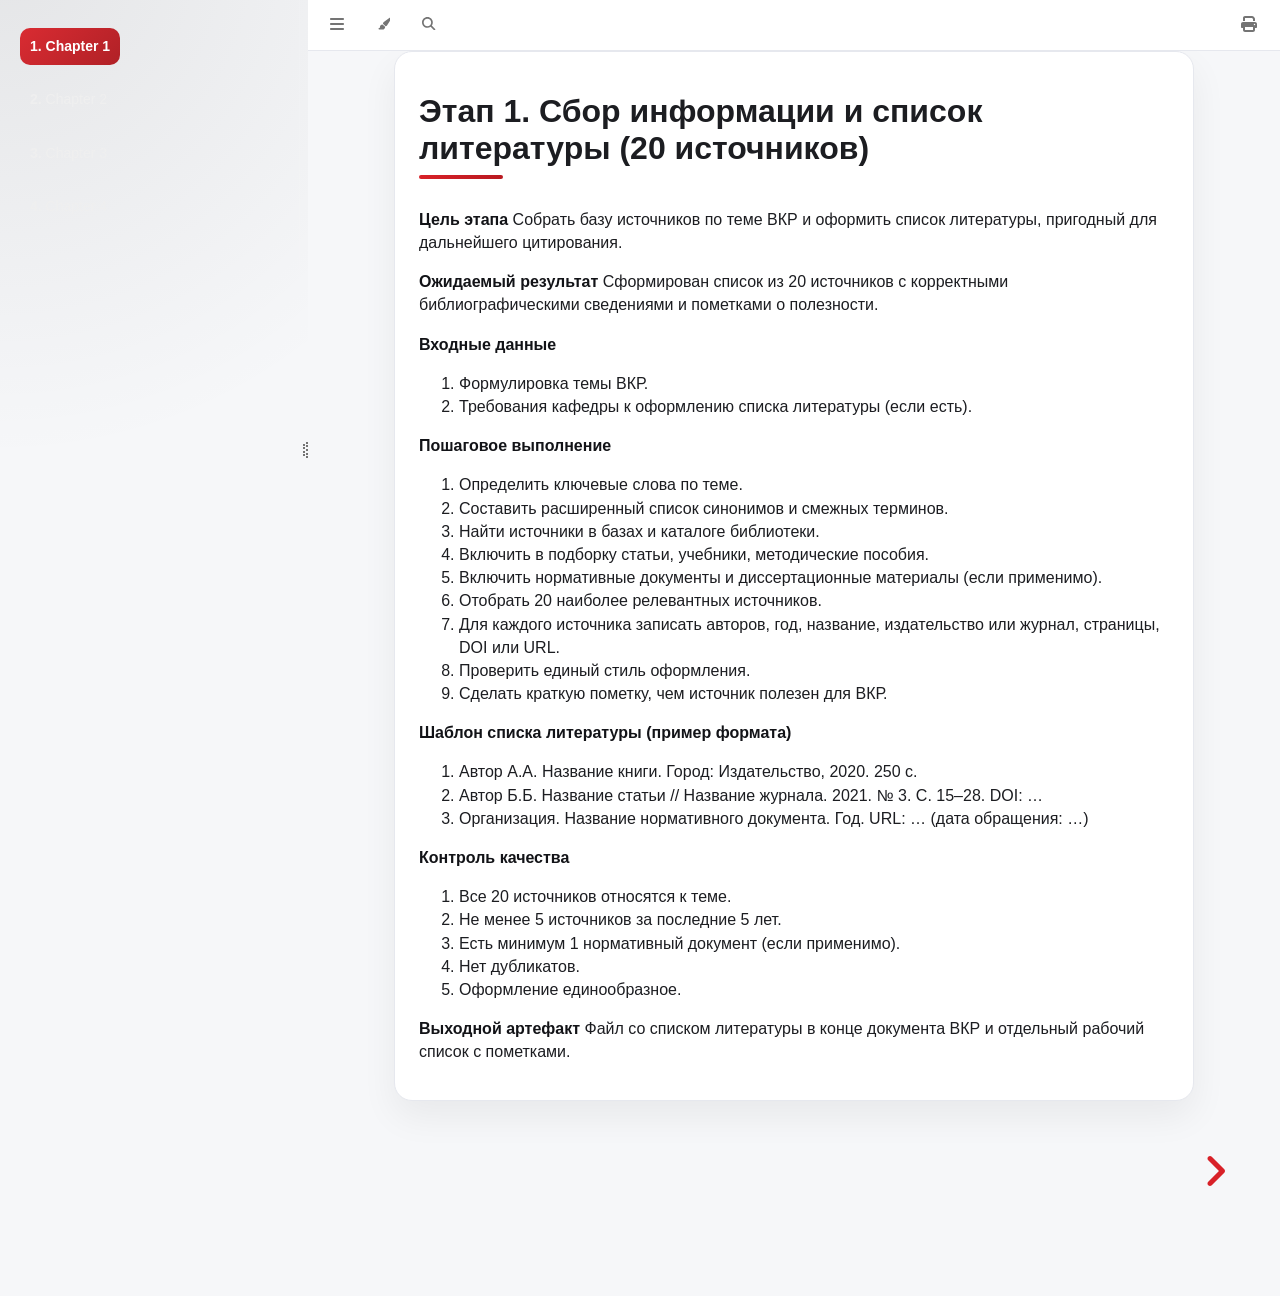
==== book/index.html @ 664e8847 "New project" ====
<!DOCTYPE HTML>
<html lang="en" class="light sidebar-visible" dir="ltr">
    <head>
        <!-- Book generated using mdBook -->
        <meta charset="UTF-8">
        <title>Chapter 1</title>


        <!-- Custom HTML head -->

        <meta name="description" content="">
        <meta name="viewport" content="width=device-width, initial-scale=1">
        <meta name="theme-color" content="#ffffff">

        <link rel="icon" href="favicon-de23e50b.svg">
        <link rel="shortcut icon" href="favicon-8114d1fc.png">
        <link rel="stylesheet" href="css/variables-8adf115d.css">
        <link rel="stylesheet" href="css/general-2459343d.css">
        <link rel="stylesheet" href="css/chrome-ae938929.css">
        <link rel="stylesheet" href="css/print-9e4910d8.css" media="print">

        <!-- Fonts -->
        <link rel="stylesheet" href="fonts/fonts-9644e21d.css">

        <!-- Highlight.js Stylesheets -->
        <link rel="stylesheet" id="mdbook-highlight-css" href="highlight-493f70e1.css">
        <link rel="stylesheet" id="mdbook-tomorrow-night-css" href="tomorrow-night-4c0ae647.css">
        <link rel="stylesheet" id="mdbook-ayu-highlight-css" href="ayu-highlight-3fdfc3ac.css">

        <!-- Custom theme stylesheets -->
        <link rel="stylesheet" href="theme/synergy-fc61687e.css">


        <!-- Provide site root and default themes to javascript -->
        <script>
            const path_to_root = "";
            const default_light_theme = "light";
            const default_dark_theme = "light";
            window.path_to_searchindex_js = "searchindex-93237856.js";
        </script>
        <!-- Start loading toc.js asap -->
        <script src="toc-255c5cd4.js"></script>
    </head>
    <body>
    <div id="mdbook-help-container">
        <div id="mdbook-help-popup">
            <h2 class="mdbook-help-title">Keyboard shortcuts</h2>
            <div>
                <p>Press <kbd>←</kbd> or <kbd>→</kbd> to navigate between chapters</p>
                <p>Press <kbd>S</kbd> or <kbd>/</kbd> to search in the book</p>
                <p>Press <kbd>?</kbd> to show this help</p>
                <p>Press <kbd>Esc</kbd> to hide this help</p>
            </div>
        </div>
    </div>
    <div id="mdbook-body-container">
        <!-- Work around some values being stored in localStorage wrapped in quotes -->
        <script>
            try {
                let theme = localStorage.getItem('mdbook-theme');
                let sidebar = localStorage.getItem('mdbook-sidebar');

                if (theme.startsWith('"') && theme.endsWith('"')) {
                    localStorage.setItem('mdbook-theme', theme.slice(1, theme.length - 1));
                }

                if (sidebar.startsWith('"') && sidebar.endsWith('"')) {
                    localStorage.setItem('mdbook-sidebar', sidebar.slice(1, sidebar.length - 1));
                }
            } catch (e) { }
        </script>

        <!-- Set the theme before any content is loaded, prevents flash -->
        <script>
            const default_theme = window.matchMedia("(prefers-color-scheme: dark)").matches ? default_dark_theme : default_light_theme;
            let theme;
            try { theme = localStorage.getItem('mdbook-theme'); } catch(e) { }
            if (theme === null || theme === undefined) { theme = default_theme; }
            const html = document.documentElement;
            html.classList.remove('light')
            html.classList.add(theme);
            html.classList.add("js");
        </script>

        <input type="checkbox" id="mdbook-sidebar-toggle-anchor" class="hidden">

        <!-- Hide / unhide sidebar before it is displayed -->
        <script>
            let sidebar = null;
            const sidebar_toggle = document.getElementById("mdbook-sidebar-toggle-anchor");
            if (document.body.clientWidth >= 1080) {
                try { sidebar = localStorage.getItem('mdbook-sidebar'); } catch(e) { }
                sidebar = sidebar || 'visible';
            } else {
                sidebar = 'hidden';
                sidebar_toggle.checked = false;
            }
            if (sidebar === 'visible') {
                sidebar_toggle.checked = true;
            } else {
                html.classList.remove('sidebar-visible');
            }
        </script>

        <nav id="mdbook-sidebar" class="sidebar" aria-label="Table of contents">
            <!-- populated by js -->
            <mdbook-sidebar-scrollbox class="sidebar-scrollbox"></mdbook-sidebar-scrollbox>
            <noscript>
                <iframe class="sidebar-iframe-outer" src="toc.html"></iframe>
            </noscript>
            <div id="mdbook-sidebar-resize-handle" class="sidebar-resize-handle">
                <div class="sidebar-resize-indicator"></div>
            </div>
        </nav>

        <div id="mdbook-page-wrapper" class="page-wrapper">

            <div class="page">
                <div id="mdbook-menu-bar-hover-placeholder"></div>
                <div id="mdbook-menu-bar" class="menu-bar sticky">
                    <div class="left-buttons">
                        <label id="mdbook-sidebar-toggle" class="icon-button" for="mdbook-sidebar-toggle-anchor" title="Toggle Table of Contents" aria-label="Toggle Table of Contents" aria-controls="mdbook-sidebar">
                            <span class=fa-svg><svg xmlns="http://www.w3.org/2000/svg" viewBox="0 0 448 512"><!--! Font Awesome Free 6.2.0 by @fontawesome - https://fontawesome.com License - https://fontawesome.com/license/free (Icons: CC BY 4.0, Fonts: SIL OFL 1.1, Code: MIT License) Copyright 2022 Fonticons, Inc. --><path d="M0 96C0 78.3 14.3 64 32 64H416c17.7 0 32 14.3 32 32s-14.3 32-32 32H32C14.3 128 0 113.7 0 96zM0 256c0-17.7 14.3-32 32-32H416c17.7 0 32 14.3 32 32s-14.3 32-32 32H32c-17.7 0-32-14.3-32-32zM448 416c0 17.7-14.3 32-32 32H32c-17.7 0-32-14.3-32-32s14.3-32 32-32H416c17.7 0 32 14.3 32 32z"/></svg></span>
                        </label>
                        <button id="mdbook-theme-toggle" class="icon-button" type="button" title="Change theme" aria-label="Change theme" aria-haspopup="true" aria-expanded="false" aria-controls="mdbook-theme-list">
                            <span class=fa-svg><svg xmlns="http://www.w3.org/2000/svg" viewBox="0 0 576 512"><!--! Font Awesome Free 6.2.0 by @fontawesome - https://fontawesome.com License - https://fontawesome.com/license/free (Icons: CC BY 4.0, Fonts: SIL OFL 1.1, Code: MIT License) Copyright 2022 Fonticons, Inc. --><path d="M371.3 367.1c27.3-3.9 51.9-19.4 67.2-42.9L600.2 74.1c12.6-19.5 9.4-45.3-7.6-61.2S549.7-4.4 531.1 9.6L294.4 187.2c-24 18-38.2 46.1-38.4 76.1L371.3 367.1zm-19.6 25.4l-116-104.4C175.9 290.3 128 339.6 128 400c0 3.9 .2 7.8 .6 11.6c1.8 17.5-10.2 36.4-27.8 36.4H96c-17.7 0-32 14.3-32 32s14.3 32 32 32H240c61.9 0 112-50.1 112-112c0-2.5-.1-5-.2-7.5z"/></svg></span>
                        </button>
                        <ul id="mdbook-theme-list" class="theme-popup" aria-label="Themes" role="menu">
                            <li role="none"><button role="menuitem" class="theme" id="mdbook-theme-default_theme">Auto</button></li>
                            <li role="none"><button role="menuitem" class="theme" id="mdbook-theme-light">Light</button></li>
                            <li role="none"><button role="menuitem" class="theme" id="mdbook-theme-rust">Rust</button></li>
                            <li role="none"><button role="menuitem" class="theme" id="mdbook-theme-coal">Coal</button></li>
                            <li role="none"><button role="menuitem" class="theme" id="mdbook-theme-navy">Navy</button></li>
                            <li role="none"><button role="menuitem" class="theme" id="mdbook-theme-ayu">Ayu</button></li>
                        </ul>
                        <button id="mdbook-search-toggle" class="icon-button" type="button" title="Search (`/`)" aria-label="Toggle Searchbar" aria-expanded="false" aria-keyshortcuts="/ s" aria-controls="mdbook-searchbar">
                            <span class=fa-svg><svg xmlns="http://www.w3.org/2000/svg" viewBox="0 0 512 512"><!--! Font Awesome Free 6.2.0 by @fontawesome - https://fontawesome.com License - https://fontawesome.com/license/free (Icons: CC BY 4.0, Fonts: SIL OFL 1.1, Code: MIT License) Copyright 2022 Fonticons, Inc. --><path d="M416 208c0 45.9-14.9 88.3-40 122.7L502.6 457.4c12.5 12.5 12.5 32.8 0 45.3s-32.8 12.5-45.3 0L330.7 376c-34.4 25.2-76.8 40-122.7 40C93.1 416 0 322.9 0 208S93.1 0 208 0S416 93.1 416 208zM208 352c79.5 0 144-64.5 144-144s-64.5-144-144-144S64 128.5 64 208s64.5 144 144 144z"/></svg></span>
                        </button>
                    </div>

                    <h1 class="menu-title"></h1>

                    <div class="right-buttons">
                        <a href="print.html" title="Print this book" aria-label="Print this book">
                            <span class=fa-svg id="print-button"><svg xmlns="http://www.w3.org/2000/svg" viewBox="0 0 512 512"><!--! Font Awesome Free 6.2.0 by @fontawesome - https://fontawesome.com License - https://fontawesome.com/license/free (Icons: CC BY 4.0, Fonts: SIL OFL 1.1, Code: MIT License) Copyright 2022 Fonticons, Inc. --><path d="M128 0C92.7 0 64 28.7 64 64v96h64V64H354.7L384 93.3V160h64V93.3c0-17-6.7-33.3-18.7-45.3L400 18.7C388 6.7 371.7 0 354.7 0H128zM384 352v32 64H128V384 368 352H384zm64 32h32c17.7 0 32-14.3 32-32V256c0-35.3-28.7-64-64-64H64c-35.3 0-64 28.7-64 64v96c0 17.7 14.3 32 32 32H64v64c0 35.3 28.7 64 64 64H384c35.3 0 64-28.7 64-64V384zm-16-88c-13.3 0-24-10.7-24-24s10.7-24 24-24s24 10.7 24 24s-10.7 24-24 24z"/></svg></span>
                        </a>

                    </div>
                </div>

                <div id="mdbook-search-wrapper" class="hidden">
                    <form id="mdbook-searchbar-outer" class="searchbar-outer">
                        <div class="search-wrapper">
                            <input type="search" id="mdbook-searchbar" name="searchbar" placeholder="Search this book ..." aria-controls="mdbook-searchresults-outer" aria-describedby="searchresults-header">
                            <div class="spinner-wrapper">
                                <span class=fa-svg id="fa-spin"><svg xmlns="http://www.w3.org/2000/svg" viewBox="0 0 512 512"><!--! Font Awesome Free 6.2.0 by @fontawesome - https://fontawesome.com License - https://fontawesome.com/license/free (Icons: CC BY 4.0, Fonts: SIL OFL 1.1, Code: MIT License) Copyright 2022 Fonticons, Inc. --><path d="M304 48c0-26.5-21.5-48-48-48s-48 21.5-48 48s21.5 48 48 48s48-21.5 48-48zm0 416c0-26.5-21.5-48-48-48s-48 21.5-48 48s21.5 48 48 48s48-21.5 48-48zM48 304c26.5 0 48-21.5 48-48s-21.5-48-48-48s-48 21.5-48 48s21.5 48 48 48zm464-48c0-26.5-21.5-48-48-48s-48 21.5-48 48s21.5 48 48 48s48-21.5 48-48zM142.9 437c18.7-18.7 18.7-49.1 0-67.9s-49.1-18.7-67.9 0s-18.7 49.1 0 67.9s49.1 18.7 67.9 0zm0-294.2c18.7-18.7 18.7-49.1 0-67.9S93.7 56.2 75 75s-18.7 49.1 0 67.9s49.1 18.7 67.9 0zM369.1 437c18.7 18.7 49.1 18.7 67.9 0s18.7-49.1 0-67.9s-49.1-18.7-67.9 0s-18.7 49.1 0 67.9z"/></svg></span>
                            </div>
                        </div>
                    </form>
                    <div id="mdbook-searchresults-outer" class="searchresults-outer hidden">
                        <div id="mdbook-searchresults-header" class="searchresults-header"></div>
                        <ul id="mdbook-searchresults">
                        </ul>
                    </div>
                </div>

                <!-- Apply ARIA attributes after the sidebar and the sidebar toggle button are added to the DOM -->
                <script>
                    document.getElementById('mdbook-sidebar-toggle').setAttribute('aria-expanded', sidebar === 'visible');
                    document.getElementById('mdbook-sidebar').setAttribute('aria-hidden', sidebar !== 'visible');
                    Array.from(document.querySelectorAll('#mdbook-sidebar a')).forEach(function(link) {
                        link.setAttribute('tabIndex', sidebar === 'visible' ? 0 : -1);
                    });
                </script>

                <div id="mdbook-content" class="content">
                    <main>
                        <h1 id="этап-1-сбор-информации-и-список-литературы-20-источников"><a class="header" href="#этап-1-сбор-информации-и-список-литературы-20-источников">Этап 1. Сбор информации и список литературы (20 источников)</a></h1>
<p><strong>Цель этапа</strong>
Собрать базу источников по теме ВКР и оформить список литературы, пригодный для дальнейшего цитирования.</p>
<p><strong>Ожидаемый результат</strong>
Сформирован список из 20 источников с корректными библиографическими сведениями и пометками о полезности.</p>
<p><strong>Входные данные</strong></p>
<ol>
<li>Формулировка темы ВКР.</li>
<li>Требования кафедры к оформлению списка литературы (если есть).</li>
</ol>
<p><strong>Пошаговое выполнение</strong></p>
<ol>
<li>Определить ключевые слова по теме.</li>
<li>Составить расширенный список синонимов и смежных терминов.</li>
<li>Найти источники в базах и каталоге библиотеки.</li>
<li>Включить в подборку статьи, учебники, методические пособия.</li>
<li>Включить нормативные документы и диссертационные материалы (если применимо).</li>
<li>Отобрать 20 наиболее релевантных источников.</li>
<li>Для каждого источника записать авторов, год, название, издательство или журнал, страницы, DOI или URL.</li>
<li>Проверить единый стиль оформления.</li>
<li>Сделать краткую пометку, чем источник полезен для ВКР.</li>
</ol>
<p><strong>Шаблон списка литературы (пример формата)</strong></p>
<ol>
<li>Автор А.А. Название книги. Город: Издательство, 2020. 250 с.</li>
<li>Автор Б.Б. Название статьи // Название журнала. 2021. № 3. С. 15–28. DOI: …</li>
<li>Организация. Название нормативного документа. Год. URL: … (дата обращения: …)</li>
</ol>
<p><strong>Контроль качества</strong></p>
<ol>
<li>Все 20 источников относятся к теме.</li>
<li>Не менее 5 источников за последние 5 лет.</li>
<li>Есть минимум 1 нормативный документ (если применимо).</li>
<li>Нет дубликатов.</li>
<li>Оформление единообразное.</li>
</ol>
<p><strong>Выходной артефакт</strong>
Файл со списком литературы в конце документа ВКР и отдельный рабочий список с пометками.</p>

                    </main>

                    <nav class="nav-wrapper" aria-label="Page navigation">
                        <!-- Mobile navigation buttons -->

                            <a rel="next prefetch" href="etap_2.html" class="mobile-nav-chapters next" title="Next chapter" aria-label="Next chapter" aria-keyshortcuts="Right">
                                <span class=fa-svg><svg xmlns="http://www.w3.org/2000/svg" viewBox="0 0 320 512"><!--! Font Awesome Free 6.2.0 by @fontawesome - https://fontawesome.com License - https://fontawesome.com/license/free (Icons: CC BY 4.0, Fonts: SIL OFL 1.1, Code: MIT License) Copyright 2022 Fonticons, Inc. --><path d="M278.6 233.4c12.5 12.5 12.5 32.8 0 45.3l-160 160c-12.5 12.5-32.8 12.5-45.3 0s-12.5-32.8 0-45.3L210.7 256 73.4 118.6c-12.5-12.5-12.5-32.8 0-45.3s32.8-12.5 45.3 0l160 160z"/></svg></span>
                            </a>

                        <div style="clear: both"></div>
                    </nav>
                </div>
            </div>

            <nav class="nav-wide-wrapper" aria-label="Page navigation">

                    <a rel="next prefetch" href="etap_2.html" class="nav-chapters next" title="Next chapter" aria-label="Next chapter" aria-keyshortcuts="Right">
                        <span class=fa-svg><svg xmlns="http://www.w3.org/2000/svg" viewBox="0 0 320 512"><!--! Font Awesome Free 6.2.0 by @fontawesome - https://fontawesome.com License - https://fontawesome.com/license/free (Icons: CC BY 4.0, Fonts: SIL OFL 1.1, Code: MIT License) Copyright 2022 Fonticons, Inc. --><path d="M278.6 233.4c12.5 12.5 12.5 32.8 0 45.3l-160 160c-12.5 12.5-32.8 12.5-45.3 0s-12.5-32.8 0-45.3L210.7 256 73.4 118.6c-12.5-12.5-12.5-32.8 0-45.3s32.8-12.5 45.3 0l160 160z"/></svg></span>
                    </a>
            </nav>

        </div>

        <template id=fa-eye><span class=fa-svg><svg xmlns="http://www.w3.org/2000/svg" viewBox="0 0 576 512"><!--! Font Awesome Free 6.2.0 by @fontawesome - https://fontawesome.com License - https://fontawesome.com/license/free (Icons: CC BY 4.0, Fonts: SIL OFL 1.1, Code: MIT License) Copyright 2022 Fonticons, Inc. --><path d="M288 32c-80.8 0-145.5 36.8-192.6 80.6C48.6 156 17.3 208 2.5 243.7c-3.3 7.9-3.3 16.7 0 24.6C17.3 304 48.6 356 95.4 399.4C142.5 443.2 207.2 480 288 480s145.5-36.8 192.6-80.6c46.8-43.5 78.1-95.4 93-131.1c3.3-7.9 3.3-16.7 0-24.6c-14.9-35.7-46.2-87.7-93-131.1C433.5 68.8 368.8 32 288 32zM432 256c0 79.5-64.5 144-144 144s-144-64.5-144-144s64.5-144 144-144s144 64.5 144 144zM288 192c0 35.3-28.7 64-64 64c-11.5 0-22.3-3-31.6-8.4c-.2 2.8-.4 5.5-.4 8.4c0 53 43 96 96 96s96-43 96-96s-43-96-96-96c-2.8 0-5.6 .1-8.4 .4c5.3 9.3 8.4 20.1 8.4 31.6z"/></svg></span></template>
        <template id=fa-eye-slash><span class=fa-svg><svg xmlns="http://www.w3.org/2000/svg" viewBox="0 0 640 512"><!--! Font Awesome Free 6.2.0 by @fontawesome - https://fontawesome.com License - https://fontawesome.com/license/free (Icons: CC BY 4.0, Fonts: SIL OFL 1.1, Code: MIT License) Copyright 2022 Fonticons, Inc. --><path d="M38.8 5.1C28.4-3.1 13.3-1.2 5.1 9.2S-1.2 34.7 9.2 42.9l592 464c10.4 8.2 25.5 6.3 33.7-4.1s6.3-25.5-4.1-33.7L525.6 386.7c39.6-40.6 66.4-86.1 79.9-118.4c3.3-7.9 3.3-16.7 0-24.6c-14.9-35.7-46.2-87.7-93-131.1C465.5 68.8 400.8 32 320 32c-68.2 0-125 26.3-169.3 60.8L38.8 5.1zM223.1 149.5C248.6 126.2 282.7 112 320 112c79.5 0 144 64.5 144 144c0 24.9-6.3 48.3-17.4 68.7L408 294.5c5.2-11.8 8-24.8 8-38.5c0-53-43-96-96-96c-2.8 0-5.6 .1-8.4 .4c5.3 9.3 8.4 20.1 8.4 31.6c0 10.2-2.4 19.8-6.6 28.3l-90.3-70.8zm223.1 298L373 389.9c-16.4 6.5-34.3 10.1-53 10.1c-79.5 0-144-64.5-144-144c0-6.9 .5-13.6 1.4-20.2L83.1 161.5C60.3 191.2 44 220.8 34.5 243.7c-3.3 7.9-3.3 16.7 0 24.6c14.9 35.7 46.2 87.7 93 131.1C174.5 443.2 239.2 480 320 480c47.8 0 89.9-12.9 126.2-32.5z"/></svg></span></template>
        <template id=fa-copy><span class=fa-svg><svg xmlns="http://www.w3.org/2000/svg" viewBox="0 0 512 512"><!--! Font Awesome Free 6.2.0 by @fontawesome - https://fontawesome.com License - https://fontawesome.com/license/free (Icons: CC BY 4.0, Fonts: SIL OFL 1.1, Code: MIT License) Copyright 2022 Fonticons, Inc. --><path d="M502.6 70.63l-61.25-61.25C435.4 3.371 427.2 0 418.7 0H255.1c-35.35 0-64 28.66-64 64l.0195 256C192 355.4 220.7 384 256 384h192c35.2 0 64-28.8 64-64V93.25C512 84.77 508.6 76.63 502.6 70.63zM464 320c0 8.836-7.164 16-16 16H255.1c-8.838 0-16-7.164-16-16L239.1 64.13c0-8.836 7.164-16 16-16h128L384 96c0 17.67 14.33 32 32 32h47.1V320zM272 448c0 8.836-7.164 16-16 16H63.1c-8.838 0-16-7.164-16-16L47.98 192.1c0-8.836 7.164-16 16-16H160V128H63.99c-35.35 0-64 28.65-64 64l.0098 256C.002 483.3 28.66 512 64 512h192c35.2 0 64-28.8 64-64v-32h-47.1L272 448z"/></svg></span></template>
        <template id=fa-play><span class=fa-svg><svg xmlns="http://www.w3.org/2000/svg" viewBox="0 0 384 512"><!--! Font Awesome Free 6.2.0 by @fontawesome - https://fontawesome.com License - https://fontawesome.com/license/free (Icons: CC BY 4.0, Fonts: SIL OFL 1.1, Code: MIT License) Copyright 2022 Fonticons, Inc. --><path d="M73 39c-14.8-9.1-33.4-9.4-48.5-.9S0 62.6 0 80V432c0 17.4 9.4 33.4 24.5 41.9s33.7 8.1 48.5-.9L361 297c14.3-8.7 23-24.2 23-41s-8.7-32.2-23-41L73 39z"/></svg></span></template>
        <template id=fa-clock-rotate-left><span class=fa-svg><svg xmlns="http://www.w3.org/2000/svg" viewBox="0 0 512 512"><!--! Font Awesome Free 6.2.0 by @fontawesome - https://fontawesome.com License - https://fontawesome.com/license/free (Icons: CC BY 4.0, Fonts: SIL OFL 1.1, Code: MIT License) Copyright 2022 Fonticons, Inc. --><path d="M75 75L41 41C25.9 25.9 0 36.6 0 57.9V168c0 13.3 10.7 24 24 24H134.1c21.4 0 32.1-25.9 17-41l-30.8-30.8C155 85.5 203 64 256 64c106 0 192 86 192 192s-86 192-192 192c-40.8 0-78.6-12.7-109.7-34.4c-14.5-10.1-34.4-6.6-44.6 7.9s-6.6 34.4 7.9 44.6C151.2 495 201.7 512 256 512c141.4 0 256-114.6 256-256S397.4 0 256 0C185.3 0 121.3 28.7 75 75zm181 53c-13.3 0-24 10.7-24 24V256c0 6.4 2.5 12.5 7 17l72 72c9.4 9.4 24.6 9.4 33.9 0s9.4-24.6 0-33.9l-65-65V152c0-13.3-10.7-24-24-24z"/></svg></span></template>



        <script>
            window.playground_copyable = true;
        </script>


        <script src="elasticlunr-ef4e11c1.min.js"></script>
        <script src="mark-09e88c2c.min.js"></script>
        <script src="searcher-c2a407aa.js"></script>

        <script src="clipboard-1626706a.min.js"></script>
        <script src="highlight-abc7f01d.js"></script>
        <script src="book-a0b12cfe.js"></script>

        <!-- Custom JS scripts -->



    </div>
    </body>
</html>
---- book/css/variables-8adf115d.css ----
/* Globals */

:root {
    --sidebar-target-width: 300px;
    --sidebar-width: min(var(--sidebar-target-width), 80vw);
    --sidebar-resize-indicator-width: 8px;
    --sidebar-resize-indicator-space: 2px;
    --page-padding: 15px;
    --content-max-width: 750px;
    --menu-bar-height: 50px;
    --mono-font: "Source Code Pro", Consolas, "Ubuntu Mono", Menlo, "DejaVu Sans Mono", monospace, monospace;
    --code-font-size: 0.875em; /* please adjust the ace font size accordingly in editor.js */
    --searchbar-margin-block-start: 5px;
}

/* Themes */

.ayu {
    --bg: hsl(210, 25%, 8%);
    --fg: #c5c5c5;

    --sidebar-bg: #14191f;
    --sidebar-fg: #c8c9db;
    --sidebar-non-existant: #5c6773;
    --sidebar-active: #ffb454;
    --sidebar-spacer: #2d334f;

    --scrollbar: var(--sidebar-fg);

    --icons: #737480;
    --icons-hover: #b7b9cc;

    --links: #0096cf;

    --inline-code-color: #ffb454;

    --theme-popup-bg: #14191f;
    --theme-popup-border: #5c6773;
    --theme-hover: #191f26;

    --quote-bg: hsl(226, 15%, 17%);
    --quote-border: hsl(226, 15%, 22%);

    --warning-border: #ff8e00;

    --table-border-color: hsl(210, 25%, 13%);
    --table-header-bg: hsl(210, 25%, 28%);
    --table-alternate-bg: hsl(210, 25%, 11%);

    --searchbar-border-color: #848484;
    --searchbar-bg: #424242;
    --searchbar-fg: #fff;
    --searchbar-shadow-color: #d4c89f;
    --searchresults-header-fg: #666;
    --searchresults-border-color: #888;
    --searchresults-li-bg: #252932;
    --search-mark-bg: #e3b171;

    --color-scheme: dark;

    /* Same as `--icons` */
    --copy-button-filter: invert(45%) sepia(6%) saturate(621%) hue-rotate(198deg) brightness(99%) contrast(85%);
    /* Same as `--sidebar-active` */
    --copy-button-filter-hover: invert(68%) sepia(55%) saturate(531%) hue-rotate(341deg) brightness(104%) contrast(101%);

    --footnote-highlight: #2668a6;

    --overlay-bg: rgba(33, 40, 48, 0.4);

    --blockquote-note-color: #74b9ff;
    --blockquote-tip-color: #09ca09;
    --blockquote-important-color: #d3abff;
    --blockquote-warning-color: #f0b72f;
    --blockquote-caution-color: #f21424;

    --sidebar-header-border-color: #c18639;
}

.coal {
    --bg: hsl(200, 7%, 8%);
    --fg: #98a3ad;

    --sidebar-bg: #292c2f;
    --sidebar-fg: #a1adb8;
    --sidebar-non-existant: #505254;
    --sidebar-active: #3473ad;
    --sidebar-spacer: #393939;

    --scrollbar: var(--sidebar-fg);

    --icons: #43484d;
    --icons-hover: #b3c0cc;

    --links: #2b79a2;

    --inline-code-color: #c5c8c6;

    --theme-popup-bg: #141617;
    --theme-popup-border: #43484d;
    --theme-hover: #1f2124;

    --quote-bg: hsl(234, 21%, 18%);
    --quote-border: hsl(234, 21%, 23%);

    --warning-border: #ff8e00;

    --table-border-color: hsl(200, 7%, 13%);
    --table-header-bg: hsl(200, 7%, 28%);
    --table-alternate-bg: hsl(200, 7%, 11%);

    --searchbar-border-color: #aaa;
    --searchbar-bg: #b7b7b7;
    --searchbar-fg: #000;
    --searchbar-shadow-color: #aaa;
    --searchresults-header-fg: #666;
    --searchresults-border-color: #98a3ad;
    --searchresults-li-bg: #2b2b2f;
    --search-mark-bg: #355c7d;

    --color-scheme: dark;

    /* Same as `--icons` */
    --copy-button-filter: invert(26%) sepia(8%) saturate(575%) hue-rotate(169deg) brightness(87%) contrast(82%);
    /* Same as `--sidebar-active` */
    --copy-button-filter-hover: invert(36%) sepia(70%) saturate(503%) hue-rotate(167deg) brightness(98%) contrast(89%);

    --footnote-highlight: #4079ae;

    --overlay-bg: rgba(33, 40, 48, 0.4);

    --blockquote-note-color: #4493f8;
    --blockquote-tip-color: #08ae08;
    --blockquote-important-color: #ab7df8;
    --blockquote-warning-color: #d29922;
    --blockquote-caution-color: #d91b29;

    --sidebar-header-border-color: #3473ad;
}

.light, html:not(.js) {
    --bg: hsl(0, 0%, 100%);
    --fg: hsl(0, 0%, 0%);

    --sidebar-bg: #fafafa;
    --sidebar-fg: hsl(0, 0%, 0%);
    --sidebar-non-existant: #aaaaaa;
    --sidebar-active: #1f1fff;
    --sidebar-spacer: #f4f4f4;

    --scrollbar: #8F8F8F;

    --icons: #747474;
    --icons-hover: #000000;

    --links: #20609f;

    --inline-code-color: #301900;

    --theme-popup-bg: #fafafa;
    --theme-popup-border: #cccccc;
    --theme-hover: #e6e6e6;

    --quote-bg: hsl(197, 37%, 96%);
    --quote-border: hsl(197, 37%, 91%);

    --warning-border: #ff8e00;

    --table-border-color: hsl(0, 0%, 95%);
    --table-header-bg: hsl(0, 0%, 80%);
    --table-alternate-bg: hsl(0, 0%, 97%);

    --searchbar-border-color: #aaa;
    --searchbar-bg: #fafafa;
    --searchbar-fg: #000;
    --searchbar-shadow-color: #aaa;
    --searchresults-header-fg: #666;
    --searchresults-border-color: #888;
    --searchresults-li-bg: #e4f2fe;
    --search-mark-bg: #a2cff5;

    --color-scheme: light;

    /* Same as `--icons` */
    --copy-button-filter: invert(45.49%);
    /* Same as `--sidebar-active` */
    --copy-button-filter-hover: invert(14%) sepia(93%) saturate(4250%) hue-rotate(243deg) brightness(99%) contrast(130%);

    --footnote-highlight: #7e7eff;

    --overlay-bg: rgba(200, 200, 205, 0.4);

    --blockquote-note-color: #0969da;
    --blockquote-tip-color: #008000;
    --blockquote-important-color: #8250df;
    --blockquote-warning-color: #9a6700;
    --blockquote-caution-color: #b52731;

    --sidebar-header-border-color: #6e6edb;
}

.navy {
    --bg: hsl(226, 23%, 11%);
    --fg: #bcbdd0;

    --sidebar-bg: #282d3f;
    --sidebar-fg: #c8c9db;
    --sidebar-non-existant: #505274;
    --sidebar-active: #2b79a2;
    --sidebar-spacer: #2d334f;

    --scrollbar: var(--sidebar-fg);

    --icons: #737480;
    --icons-hover: #b7b9cc;

    --links: #2b79a2;

    --inline-code-color: #c5c8c6;

    --theme-popup-bg: #161923;
    --theme-popup-border: #737480;
    --theme-hover: #282e40;

    --quote-bg: hsl(226, 15%, 17%);
    --quote-border: hsl(226, 15%, 22%);

    --warning-border: #ff8e00;

    --table-border-color: hsl(226, 23%, 16%);
    --table-header-bg: hsl(226, 23%, 31%);
    --table-alternate-bg: hsl(226, 23%, 14%);

    --searchbar-border-color: #aaa;
    --searchbar-bg: #aeaec6;
    --searchbar-fg: #000;
    --searchbar-shadow-color: #aaa;
    --searchresults-header-fg: #5f5f71;
    --searchresults-border-color: #5c5c68;
    --searchresults-li-bg: #242430;
    --search-mark-bg: #a2cff5;

    --color-scheme: dark;

    /* Same as `--icons` */
    --copy-button-filter: invert(51%) sepia(10%) saturate(393%) hue-rotate(198deg) brightness(86%) contrast(87%);
    /* Same as `--sidebar-active` */
    --copy-button-filter-hover: invert(46%) sepia(20%) saturate(1537%) hue-rotate(156deg) brightness(85%) contrast(90%);

    --footnote-highlight: #4079ae;

    --overlay-bg: rgba(33, 40, 48, 0.4);

    --blockquote-note-color: #4493f8;
    --blockquote-tip-color: #09ca09;
    --blockquote-important-color: #ab7df8;
    --blockquote-warning-color: #d29922;
    --blockquote-caution-color: #f21424;

    --sidebar-header-border-color: #2f6ab5;
}

.rust {
    --bg: hsl(60, 9%, 87%);
    --fg: #262625;

    --sidebar-bg: #3b2e2a;
    --sidebar-fg: #c8c9db;
    --sidebar-non-existant: #505254;
    --sidebar-active: #e69f67;
    --sidebar-spacer: #45373a;

    --scrollbar: var(--sidebar-fg);

    --icons: #737480;
    --icons-hover: #262625;

    --links: #2b79a2;

    --inline-code-color: #6e6b5e;

    --theme-popup-bg: #e1e1db;
    --theme-popup-border: #b38f6b;
    --theme-hover: #99908a;

    --quote-bg: hsl(60, 5%, 75%);
    --quote-border: hsl(60, 5%, 70%);

    --warning-border: #ff8e00;

    --table-border-color: hsl(60, 9%, 82%);
    --table-header-bg: #b3a497;
    --table-alternate-bg: hsl(60, 9%, 84%);

    --searchbar-border-color: #aaa;
    --searchbar-bg: #fafafa;
    --searchbar-fg: #000;
    --searchbar-shadow-color: #aaa;
    --searchresults-header-fg: #666;
    --searchresults-border-color: #888;
    --searchresults-li-bg: #dec2a2;
    --search-mark-bg: #e69f67;

    /* Same as `--icons` */
    --copy-button-filter: invert(51%) sepia(10%) saturate(393%) hue-rotate(198deg) brightness(86%) contrast(87%);
    /* Same as `--sidebar-active` */
    --copy-button-filter-hover: invert(77%) sepia(16%) saturate(1798%) hue-rotate(328deg) brightness(98%) contrast(83%);

    --footnote-highlight: #d3a17a;

    --overlay-bg: rgba(150, 150, 150, 0.25);

    --blockquote-note-color: #023b95;
    --blockquote-tip-color: #007700;
    --blockquote-important-color: #8250df;
    --blockquote-warning-color: #603700;
    --blockquote-caution-color: #aa1721;

    --sidebar-header-border-color: #8c391f;
}

@media (prefers-color-scheme: dark) {
    html:not(.js) {
        --bg: hsl(200, 7%, 8%);
        --fg: #98a3ad;

        --sidebar-bg: #292c2f;
        --sidebar-fg: #a1adb8;
        --sidebar-non-existant: #505254;
        --sidebar-active: #3473ad;
        --sidebar-spacer: #393939;

        --scrollbar: var(--sidebar-fg);

        --icons: #43484d;
        --icons-hover: #b3c0cc;

        --links: #2b79a2;

        --inline-code-color: #c5c8c6;

        --theme-popup-bg: #141617;
        --theme-popup-border: #43484d;
        --theme-hover: #1f2124;

        --quote-bg: hsl(234, 21%, 18%);
        --quote-border: hsl(234, 21%, 23%);

        --warning-border: #ff8e00;

        --table-border-color: hsl(200, 7%, 13%);
        --table-header-bg: hsl(200, 7%, 28%);
        --table-alternate-bg: hsl(200, 7%, 11%);

        --searchbar-border-color: #aaa;
        --searchbar-bg: #b7b7b7;
        --searchbar-fg: #000;
        --searchbar-shadow-color: #aaa;
        --searchresults-header-fg: #666;
        --searchresults-border-color: #98a3ad;
        --searchresults-li-bg: #2b2b2f;
        --search-mark-bg: #355c7d;

        --color-scheme: dark;

        /* Same as `--icons` */
        --copy-button-filter: invert(26%) sepia(8%) saturate(575%) hue-rotate(169deg) brightness(87%) contrast(82%);
        /* Same as `--sidebar-active` */
        --copy-button-filter-hover: invert(36%) sepia(70%) saturate(503%) hue-rotate(167deg) brightness(98%) contrast(89%);

        --footnote-highlight: #4079ae;

        --overlay-bg: rgba(33, 40, 48, 0.4);

        --blockquote-note-color: #4493f8;
        --blockquote-tip-color: #08ae08;
        --blockquote-important-color: #ab7df8;
        --blockquote-warning-color: #d29922;
        --blockquote-caution-color: #d91b29;

        --sidebar-header-border-color: #3473ad;
    }
}
---- book/css/general-2459343d.css ----
/* Base styles and content styles */

:root {
    /* Browser default font-size is 16px, this way 1 rem = 10px */
    font-size: 62.5%;
    color-scheme: var(--color-scheme);
}

html {
    font-family: "Open Sans", sans-serif;
    color: var(--fg);
    background-color: var(--bg);
    text-size-adjust: none;
    -webkit-text-size-adjust: none;
}

body {
    margin: 0;
    font-size: 1.6rem;
    overflow-x: hidden;
}

code {
    font-family: var(--mono-font) !important;
    font-size: var(--code-font-size);
    direction: ltr !important;
}

/* make long words/inline code not x overflow */
main {
    overflow-wrap: break-word;
}

/* make wide tables scroll if they overflow */
.table-wrapper {
    overflow-x: auto;
}

/* Don't change font size in headers. */
h1 code, h2 code, h3 code, h4 code, h5 code, h6 code {
    font-size: unset;
}

.left { float: left; }
.right { float: right; }
.boring { opacity: 0.6; }
.hide-boring .boring { display: none; }
.hidden { display: none !important; }

h2, h3 { margin-block-start: 2.5em; }
h4, h5 { margin-block-start: 2em; }

.header + .header h3,
.header + .header h4,
.header + .header h5 {
    margin-block-start: 1em;
}

h1:target::before,
h2:target::before,
h3:target::before,
h4:target::before,
h5:target::before,
h6:target::before,
dt:target::before {
    display: inline-block;
    content: "»";
    margin-inline-start: -30px;
    width: 30px;
}

/* This is broken on Safari as of version 14, but is fixed
   in Safari Technology Preview 117 which I think will be Safari 14.2.
   https://bugs.webkit.org/show_bug.cgi?id=218076
*/
:target {
    /* Safari does not support logical properties */
    scroll-margin-top: calc(var(--menu-bar-height) + 0.5em);
}

.page {
    outline: 0;
    padding: 0 var(--page-padding);
    margin-block-start: calc(0px - var(--menu-bar-height)); /* Compensate for the #mdbook-menu-bar-hover-placeholder */
}
.page-wrapper {
    box-sizing: border-box;
    background-color: var(--bg);
}
html:not(.js) .page-wrapper,
.js:not(.sidebar-resizing) .page-wrapper {
    transition: margin-left 0.3s ease, transform 0.3s ease; /* Animation: slide away */
}
[dir=rtl]:not(.js) .page-wrapper,
[dir=rtl].js:not(.sidebar-resizing) .page-wrapper {
    transition: margin-right 0.3s ease, transform 0.3s ease; /* Animation: slide away */
}

.content {
    overflow-y: auto;
    padding: 0 5px 50px 5px;
}
.content main {
    margin-inline-start: auto;
    margin-inline-end: auto;
    max-width: var(--content-max-width);
}
.content p { line-height: 1.45em; }
.content ol { line-height: 1.45em; }
.content ul { line-height: 1.45em; }
.content a { text-decoration: none; }
.content a:hover { text-decoration: underline; }
.content img, .content video { max-width: 100%; }
.content .header:link,
.content .header:visited {
    color: var(--fg);
}
.content .header:link,
.content .header:visited:hover {
    text-decoration: none;
}

table {
    margin: 0 auto;
    border-collapse: collapse;
}
table td {
    padding: 3px 20px;
    border: 1px var(--table-border-color) solid;
}
table thead {
    background: var(--table-header-bg);
}
table thead td {
    font-weight: 700;
    border: none;
}
table thead th {
    padding: 3px 20px;
}
table thead tr {
    border: 1px var(--table-header-bg) solid;
}
/* Alternate background colors for rows */
table tbody tr:nth-child(2n) {
    background: var(--table-alternate-bg);
}


blockquote {
    margin: 20px 0;
    padding: 0 20px;
    color: var(--fg);
    background-color: var(--quote-bg);
    border-block-start: .1em solid var(--quote-border);
    border-block-end: .1em solid var(--quote-border);
}

/* TODO: Remove .warning in a future version of mdbook, it is replaced by
blockquote tags. */
.warning {
    margin: 20px;
    padding: 0 20px;
    border-inline-start: 2px solid var(--warning-border);
}

.warning:before {
    position: absolute;
    width: 3rem;
    height: 3rem;
    margin-inline-start: calc(-1.5rem - 21px);
    content: "ⓘ";
    text-align: center;
    background-color: var(--bg);
    color: var(--warning-border);
    font-weight: bold;
    font-size: 2rem;
}

blockquote .warning:before {
    background-color: var(--quote-bg);
}

kbd {
    background-color: var(--table-border-color);
    border-radius: 4px;
    border: solid 1px var(--theme-popup-border);
    box-shadow: inset 0 -1px 0 var(--theme-hover);
    display: inline-block;
    font-size: var(--code-font-size);
    font-family: var(--mono-font);
    line-height: 10px;
    padding: 4px 5px;
    vertical-align: middle;
}

sup {
    /* Set the line-height for superscript and footnote references so that there
       isn't an awkward space appearing above lines that contain the footnote.

       See https://github.com/rust-lang/mdBook/pull/2443#discussion_r1813773583
       for an explanation.
    */
    line-height: 0;
}

.footnote-definition {
    font-size: 0.9em;
}
/* The default spacing for a list is a little too large. */
.footnote-definition ul,
.footnote-definition ol {
    padding-left: 20px;
}
.footnote-definition > li {
    /* Required to position the ::before target */
    position: relative;
}
.footnote-definition > li:target {
    scroll-margin-top: 50vh;
}
.footnote-reference:target {
    scroll-margin-top: 50vh;
}
/* Draws a border around the footnote (including the marker) when it is selected.
   TODO: If there are multiple linkbacks, highlight which one you just came
   from so you know which one to click.
*/
.footnote-definition > li:target::before {
    border: 2px solid var(--footnote-highlight);
    border-radius: 6px;
    position: absolute;
    top: -8px;
    right: -8px;
    bottom: -8px;
    left: -32px;
    pointer-events: none;
    content: "";
}
/* Pulses the footnote reference so you can quickly see where you left off reading.
   This could use some improvement.
*/
@media not (prefers-reduced-motion) {
    .footnote-reference:target  {
        animation: fn-highlight 0.8s;
        border-radius: 2px;
    }

    @keyframes fn-highlight {
        from {
            background-color: var(--footnote-highlight);
        }
    }
}

.tooltiptext {
    position: absolute;
    visibility: hidden;
    color: #fff;
    background-color: #333;
    transform: translateX(-50%); /* Center by moving tooltip 50% of its width left */
    left: -8px; /* Half of the width of the icon */
    top: -35px;
    font-size: 0.8em;
    text-align: center;
    border-radius: 6px;
    padding: 5px 8px;
    margin: 5px;
    z-index: 1000;
}
.tooltipped .tooltiptext {
    visibility: visible;
}

.chapter li.part-title {
    color: var(--sidebar-fg);
    margin: 5px 0px;
    font-weight: bold;
}

.result-no-output {
    font-style: italic;
}

.fa-svg svg {
    width: 1em;
    height: 1em;
    fill: currentColor;
    margin-bottom: -0.1em;
}

dt {
    font-weight: bold;
    margin-top: 0.5em;
    margin-bottom: 0.1em;
}

/* This uses a CSS counter to add numbers to definitions, but only if there is
 more than one definition. */
dl, dt {
    counter-reset: dd-counter;
}

/* When there is more than one definition, increment the counter. The first
selector selects the first definition, and the second one selects definitions
2 and beyond.*/
dd:has(+ dd), dd + dd {
    counter-increment: dd-counter;
    /* Use flex display to help with positioning the numbers when there is a p
    tag inside the definition. */
    display: flex;
    align-items: flex-start;
}

/* Shows the counter for definitions. The first selector selects the first
definition, and the second one selections definitions 2 and beyond.*/
dd:has(+ dd)::before, dd + dd::before  {
    content: counter(dd-counter) ". ";
    font-weight: 600;
    display: inline-block;
    margin-right: 0.5em;
}

dd > p {
    /* For loose definitions that have a p tag inside, don't add a bunch of
    space before the definition. */
    margin-top: 0;
}

/* Remove some excess space from the bottom. */
.blockquote-tag p:last-child {
    margin-bottom: 2px;
}

.blockquote-tag {
    /* Add some padding to make the vertical bar a little taller than the text.*/
    padding: 2px 0px 2px 20px;
    /* Add a solid color bar on the left side. */
    border-inline-start-style: solid;
    border-inline-start-width: 4px;
    /* Disable the background color from normal blockquotes . */
    background-color: inherit;
    /* Disable border blocks from blockquotes. */
    border-block-start: none;
    border-block-end: none;
}

.blockquote-tag-title svg {
    fill: currentColor;
    /* Add space between the icon and the title. */
    margin-right: 8px;
}

.blockquote-tag-note {
    border-inline-start-color: var(--blockquote-note-color);
}

.blockquote-tag-tip {
    border-inline-start-color: var(--blockquote-tip-color);
}

.blockquote-tag-important {
    border-inline-start-color: var(--blockquote-important-color);
}

.blockquote-tag-warning {
    border-inline-start-color: var(--blockquote-warning-color);
}

.blockquote-tag-caution {
    border-inline-start-color: var(--blockquote-caution-color);
}

.blockquote-tag-note .blockquote-tag-title {
    color: var(--blockquote-note-color);
}

.blockquote-tag-tip .blockquote-tag-title {
    color: var(--blockquote-tip-color);
}

.blockquote-tag-important .blockquote-tag-title {
    color: var(--blockquote-important-color);
}

.blockquote-tag-warning .blockquote-tag-title {
    color: var(--blockquote-warning-color);
}

.blockquote-tag-caution .blockquote-tag-title {
    color: var(--blockquote-caution-color);
}

.blockquote-tag-title {
    /* Slightly increase the weight for more emphasis. */
    font-weight: 600;
    /* Vertically center the icon with the text. */
    display: flex;
    align-items: center;
    /* Remove default large margins for a more compact display. */
    margin: 2px 0 8px 0;
}

.blockquote-tag-title .fa-svg {
    fill: currentColor;
    /* Add some space between the icon and the text. */
    margin-right: 8px;
}
---- book/css/chrome-ae938929.css ----
/* CSS for UI elements (a.k.a. chrome) */

html {
    scrollbar-color: var(--scrollbar) transparent;
}
#mdbook-searchresults a,
.content a:link,
a:visited,
a > .hljs {
    color: var(--links);
}

/*
    mdbook-body-container is necessary because mobile browsers don't seem to like
    overflow-x on the body tag when there is a <meta name="viewport"> tag.
*/
#mdbook-body-container {
    /*
        This is used when the sidebar pushes the body content off the side of
        the screen on small screens. Without it, dragging on mobile Safari
        will want to reposition the viewport in a weird way.
    */
    overflow-x: clip;
}

/* Menu Bar */

#mdbook-menu-bar,
#mdbook-menu-bar-hover-placeholder {
    z-index: 101;
    margin: auto calc(0px - var(--page-padding));
}
#mdbook-menu-bar {
    position: relative;
    display: flex;
    flex-wrap: wrap;
    background-color: var(--bg);
    border-block-end-color: var(--bg);
    border-block-end-width: 1px;
    border-block-end-style: solid;
}
#mdbook-menu-bar.sticky,
#mdbook-menu-bar-hover-placeholder:hover + #mdbook-menu-bar,
#mdbook-menu-bar:hover,
html.sidebar-visible #mdbook-menu-bar {
    position: -webkit-sticky;
    position: sticky;
    top: 0 !important;
}
#mdbook-menu-bar-hover-placeholder {
    position: sticky;
    position: -webkit-sticky;
    top: 0;
    height: var(--menu-bar-height);
}
#mdbook-menu-bar.bordered {
    border-block-end-color: var(--table-border-color);
}
#mdbook-menu-bar .fa-svg, #mdbook-menu-bar .icon-button {
    position: relative;
    padding: 0 8px;
    z-index: 10;
    line-height: var(--menu-bar-height);
    cursor: pointer;
    transition: color 0.5s;
}
@media only screen and (max-width: 420px) {
    #mdbook-menu-bar .fa-svg, #mdbook-menu-bar .icon-button {
        padding: 0 5px;
    }
}

.icon-button {
    border: none;
    background: none;
    padding: 0;
    color: inherit;
}
.icon-button .fa-svg {
    margin: 0;
}

.right-buttons {
    margin: 0 15px;
}
.right-buttons a {
    text-decoration: none;
}

.left-buttons {
    display: flex;
    margin: 0 5px;
}
html:not(.js) .left-buttons button {
    display: none;
}

.menu-title {
    display: inline-block;
    font-weight: 200;
    font-size: 2.4rem;
    line-height: var(--menu-bar-height);
    text-align: center;
    margin: 0;
    flex: 1;
    white-space: nowrap;
    overflow: hidden;
    text-overflow: ellipsis;
}
.menu-title {
    cursor: pointer;
}

.menu-bar,
.menu-bar:visited,
.nav-chapters,
.nav-chapters:visited,
.mobile-nav-chapters,
.mobile-nav-chapters:visited,
.menu-bar .icon-button,
.menu-bar a .fa-svg {
    color: var(--icons);
}

.menu-bar .fa-svg:hover,
.menu-bar .icon-button:hover,
.nav-chapters:hover,
.mobile-nav-chapters .fa-svg:hover {
    color: var(--icons-hover);
}

/* Nav Icons */

.nav-chapters {
    font-size: 2.5em;
    text-align: center;
    text-decoration: none;

    position: fixed;
    top: 0;
    bottom: 0;
    margin: 0;
    max-width: 150px;
    min-width: 90px;

    display: flex;
    justify-content: center;
    align-content: center;
    flex-direction: column;

    transition: color 0.5s, background-color 0.5s;
}

.nav-chapters:hover {
    text-decoration: none;
    background-color: var(--theme-hover);
    transition: background-color 0.15s, color 0.15s;
}

.nav-wrapper {
    margin-block-start: 50px;
    display: none;
}

.mobile-nav-chapters {
    font-size: 2.5em;
    text-align: center;
    text-decoration: none;
    width: 90px;
    border-radius: 5px;
    background-color: var(--sidebar-bg);
}

/* Only Firefox supports flow-relative values */
.previous { float: left; }
[dir=rtl] .previous { float: right; }

/* Only Firefox supports flow-relative values */
.next {
    float: right;
    right: var(--page-padding);
}
[dir=rtl] .next {
    float: left;
    right: unset;
    left: var(--page-padding);
}

@media only screen and (max-width: 1080px) {
    .nav-wide-wrapper { display: none; }
    .nav-wrapper { display: block; }
}

/* sidebar-visible */
@media only screen and (max-width: 1380px) {
    #mdbook-sidebar-toggle-anchor:checked ~ .page-wrapper .nav-wide-wrapper { display: none; }
    #mdbook-sidebar-toggle-anchor:checked ~ .page-wrapper .nav-wrapper { display: block; }
}

/* Inline code */

:not(pre) > .hljs {
    display: inline;
    padding: 0.1em 0.3em;
    border-radius: 3px;
}

:not(pre):not(a) > .hljs {
    color: var(--inline-code-color);
    overflow-x: initial;
}

a:hover > .hljs {
    text-decoration: underline;
}

pre {
    position: relative;
}
pre > .buttons {
    position: absolute;
    z-index: 100;
    right: 0px;
    top: 2px;
    margin: 0px;
    padding: 2px 0px;

    color: var(--sidebar-fg);
    cursor: pointer;
    visibility: hidden;
    opacity: 0;
    transition: visibility 0.1s linear, opacity 0.1s linear;
}
pre:hover > .buttons {
    visibility: visible;
    opacity: 1
}
pre > .buttons :hover {
    color: var(--sidebar-active);
    border-color: var(--icons-hover);
    background-color: var(--theme-hover);
}
pre > .buttons button {
    cursor: inherit;
    margin: 0px 5px;
    padding: 2px 3px 0px 4px;
    font-size: 23px;

    border-style: solid;
    border-width: 1px;
    border-radius: 4px;
    border-color: var(--icons);
    background-color: var(--theme-popup-bg);
    transition: 100ms;
    transition-property: color,border-color,background-color;
    color: var(--icons);
}

pre > .buttons button.clip-button {
    padding: 2px 4px 0px 6px;
}
pre > .buttons button.clip-button::before {
    /* clipboard image from octicons (https://github.com/primer/octicons/tree/v2.0.0) MIT license
     */
    content: url('data:image/svg+xml,<svg width="21" height="20" viewBox="0 0 24 25" \
xmlns="http://www.w3.org/2000/svg" aria-label="Copy to clipboard">\
<path d="M18 20h2v3c0 1-1 2-2 2H2c-.998 0-2-1-2-2V5c0-.911.755-1.667 1.667-1.667h5A3.323 3.323 0 \
0110 0a3.323 3.323 0 013.333 3.333h5C19.245 3.333 20 4.09 20 5v8.333h-2V9H2v14h16v-3zM3 \
7h14c0-.911-.793-1.667-1.75-1.667H13.5c-.957 0-1.75-.755-1.75-1.666C11.75 2.755 10.957 2 10 \
2s-1.75.755-1.75 1.667c0 .911-.793 1.666-1.75 1.666H4.75C3.793 5.333 3 6.09 3 7z"/>\
<path d="M4 19h6v2H4zM12 11H4v2h8zM4 17h4v-2H4zM15 15v-3l-4.5 4.5L15 21v-3l8.027-.032L23 15z"/>\
</svg>');
    filter: var(--copy-button-filter);
}
pre > .buttons button.clip-button:hover::before {
    filter: var(--copy-button-filter-hover);
}

@media (pointer: coarse) {
    pre > .buttons button {
        /* On mobile, make it easier to tap buttons. */
        padding: 0.3rem 1rem;
    }

    .sidebar-resize-indicator {
        /* Hide resize indicator on devices with limited accuracy */
        display: none;
    }
}
pre > code {
    display: block;
    padding: 1rem;
}

/* FIXME: ACE editors overlap their buttons because ACE does absolute
   positioning within the code block which breaks padding. The only solution I
   can think of is to move the padding to the outer pre tag (or insert a div
   wrapper), but that would require fixing a whole bunch of CSS rules.
*/
.hljs.ace_editor {
  padding: 0rem 0rem;
}

pre > .result {
    margin-block-start: 10px;
}

/* Search */

#mdbook-searchresults a {
    text-decoration: none;
}

mark {
    border-radius: 2px;
    padding-block-start: 0;
    padding-block-end: 1px;
    padding-inline-start: 3px;
    padding-inline-end: 3px;
    margin-block-start: 0;
    margin-block-end: -1px;
    margin-inline-start: -3px;
    margin-inline-end: -3px;
    background-color: var(--search-mark-bg);
    transition: background-color 300ms linear;
    cursor: pointer;
}

mark.fade-out {
    background-color: rgba(0,0,0,0) !important;
    cursor: auto;
}

.searchbar-outer {
    margin-inline-start: auto;
    margin-inline-end: auto;
    max-width: var(--content-max-width);
}

#mdbook-searchbar-outer.searching #mdbook-searchbar {
    padding-right: 30px;
}
#mdbook-searchbar-outer .spinner-wrapper {
    display: none;
}
#mdbook-searchbar-outer.searching .spinner-wrapper {
    display: block;
}

.search-wrapper {
    position: relative;
}

.spinner-wrapper {
    --spinner-margin: 2px;
    position: absolute;
    margin-block-start: calc(var(--searchbar-margin-block-start) + var(--spinner-margin));
    right: var(--spinner-margin);
    top: 0;
    bottom: var(--spinner-margin);
    padding: 6px;
    background-color: var(--bg);
}

#fa-spin {
    animation: rotating 2s linear infinite;
    display: inline-block;
}

@keyframes rotating {
    from {
        transform: rotate(0deg);
    }
    to {
        transform: rotate(360deg);
    }
}

#mdbook-searchbar {
    width: 100%;
    margin-block-start: var(--searchbar-margin-block-start);
    margin-block-end: 0;
    margin-inline-start: auto;
    margin-inline-end: auto;
    padding: 10px 16px;
    transition: box-shadow 300ms ease-in-out;
    border: 1px solid var(--searchbar-border-color);
    border-radius: 3px;
    background-color: var(--searchbar-bg);
    color: var(--searchbar-fg);
}
#mdbook-searchbar:focus,
#mdbook-searchbar.active {
    box-shadow: 0 0 3px var(--searchbar-shadow-color);
}

.searchresults-header {
    font-weight: bold;
    font-size: 1em;
    padding-block-start: 18px;
    padding-block-end: 0;
    padding-inline-start: 5px;
    padding-inline-end: 0;
    color: var(--searchresults-header-fg);
}

.searchresults-outer {
    margin-inline-start: auto;
    margin-inline-end: auto;
    max-width: var(--content-max-width);
    border-block-end: 1px dashed var(--searchresults-border-color);
}

ul#mdbook-searchresults {
    list-style: none;
    padding-inline-start: 20px;
}
ul#mdbook-searchresults li {
    margin: 10px 0px;
    padding: 2px;
    border-radius: 2px;
}
ul#mdbook-searchresults li.focus {
    background-color: var(--searchresults-li-bg);
}
ul#mdbook-searchresults span.teaser {
    display: block;
    clear: both;
    margin-block-start: 5px;
    margin-block-end: 0;
    margin-inline-start: 20px;
    margin-inline-end: 0;
    font-size: 0.8em;
}
ul#mdbook-searchresults span.teaser em {
    font-weight: bold;
    font-style: normal;
}

/* Sidebar */

.sidebar {
    position: fixed;
    left: 0;
    top: 0;
    bottom: 0;
    width: var(--sidebar-width);
    font-size: 0.875em;
    box-sizing: border-box;
    -webkit-overflow-scrolling: touch;
    overscroll-behavior-y: contain;
    background-color: var(--sidebar-bg);
    color: var(--sidebar-fg);
}
.sidebar-iframe-inner {
    --padding: 10px;

    background-color: var(--sidebar-bg);
    padding: var(--padding);
    margin: 0;
    font-size: 1.4rem;
    color: var(--sidebar-fg);
    min-height: calc(100vh - var(--padding) * 2);
}
.sidebar-iframe-outer {
    border: none;
    height: 100%;
    position: absolute;
    top: 0;
    bottom: 0;
    left: 0;
    right: 0;
}
[dir=rtl] .sidebar { left: unset; right: 0; }
.sidebar-resizing {
    -moz-user-select: none;
    -webkit-user-select: none;
    -ms-user-select: none;
    user-select: none;
}
html:not(.sidebar-resizing) .sidebar {
    transition: transform 0.3s; /* Animation: slide away */
}
.sidebar code {
    line-height: 2em;
}
.sidebar .sidebar-scrollbox {
    overflow-y: auto;
    position: absolute;
    top: 0;
    bottom: 0;
    left: 0;
    right: 0;
    padding: 10px 10px;
}
.sidebar .sidebar-resize-handle {
    position: absolute;
    cursor: col-resize;
    width: 0;
    right: calc(var(--sidebar-resize-indicator-width) * -1);
    top: 0;
    bottom: 0;
    display: flex;
    align-items: center;
}

.sidebar-resize-handle .sidebar-resize-indicator {
    width: 100%;
    height: 16px;
    color: var(--icons);
    margin-inline-start: var(--sidebar-resize-indicator-space);
    display: flex;
    align-items: center;
    justify-content: flex-start;
}
.sidebar-resize-handle .sidebar-resize-indicator::before {
    content: "";
    width: 2px;
    height: 12px;
    border-left: dotted 2px currentColor;
}
.sidebar-resize-handle .sidebar-resize-indicator::after {
    content: "";
    width: 2px;
    height: 16px;
    border-left: dotted 2px currentColor;
}

[dir=rtl] .sidebar .sidebar-resize-handle {
    left: calc(var(--sidebar-resize-indicator-width) * -1);
    right: unset;
}
.js .sidebar .sidebar-resize-handle {
    cursor: col-resize;
    width: calc(var(--sidebar-resize-indicator-width) - var(--sidebar-resize-indicator-space));
}

html:not(.js) .sidebar-resize-handle {
    display: none;
}

/* sidebar-hidden */
#mdbook-sidebar-toggle-anchor:not(:checked) ~ .sidebar {
    transform: translateX(calc(0px - var(--sidebar-width) - var(--sidebar-resize-indicator-width)));
}
[dir=rtl] #mdbook-sidebar-toggle-anchor:not(:checked) ~ .sidebar {
    transform: translateX(calc(var(--sidebar-width) + var(--sidebar-resize-indicator-width)));
}
.sidebar::-webkit-scrollbar {
    background: var(--sidebar-bg);
}
.sidebar::-webkit-scrollbar-thumb {
    background: var(--scrollbar);
}

/* sidebar-visible */
#mdbook-sidebar-toggle-anchor:checked ~ .page-wrapper {
    transform: translateX(calc(var(--sidebar-width) + var(--sidebar-resize-indicator-width)));
}
[dir=rtl] #mdbook-sidebar-toggle-anchor:checked ~ .page-wrapper {
    transform: translateX(calc(0px - var(--sidebar-width) - var(--sidebar-resize-indicator-width)));
}
@media only screen and (min-width: 620px) {
    #mdbook-sidebar-toggle-anchor:checked ~ .page-wrapper {
        transform: none;
        margin-inline-start: calc(var(--sidebar-width) + var(--sidebar-resize-indicator-width));
    }
    [dir=rtl] #mdbook-sidebar-toggle-anchor:checked ~ .page-wrapper {
        transform: none;
    }
}

.chapter {
    list-style: none outside none;
    padding-inline-start: 0;
    line-height: 2.2em;
}

.chapter li {
    color: var(--sidebar-non-existant);
}

/* This is a span wrapping the chapter link and the fold chevron. */
.chapter-link-wrapper {
    /* Used to position the chevron to the right, allowing the text to wrap before it. */
    display: flex;
}

.chapter li a {
    /* Remove underlines. */
    text-decoration: none;
    color: var(--sidebar-fg);
}

.chapter li a:hover {
    color: var(--sidebar-active);
}

.chapter li a.active {
    color: var(--sidebar-active);
}

/* This is the toggle chevron. */
.chapter-fold-toggle {
    cursor: pointer;
    /* Positions the chevron to the side. */
    margin-inline-start: auto;
    padding: 0 10px;
    user-select: none;
    opacity: 0.68;
}

.chapter-fold-toggle div {
    transition: transform 0.5s;
}

/* collapse the section */
.chapter li:not(.expanded) > ol {
    display: none;
}

.chapter li.chapter-item {
    line-height: 1.5em;
    margin-block-start: 0.6em;
}

/* When expanded, rotate the chevron to point down. */
.chapter li.expanded > span > .chapter-fold-toggle div {
    transform: rotate(90deg);
}

.chapter a.current-header {
    color: var(--sidebar-active);
}

.on-this-page {
    margin-left: 22px;
    border-inline-start: 4px solid var(--sidebar-header-border-color);
    padding-left: 8px;
}

.on-this-page > ol {
    padding-left: 0;
}

/* Horizontal line in chapter list. */
.spacer {
    width: 100%;
    height: 3px;
    margin: 5px 0px;
}
.chapter .spacer {
    background-color: var(--sidebar-spacer);
}

/* On touch devices, add more vertical spacing to make it easier to tap links. */
@media (-moz-touch-enabled: 1), (pointer: coarse) {
    .chapter li a { padding: 5px 0; }
    .spacer { margin: 10px 0; }
}

.section {
    list-style: none outside none;
    padding-inline-start: 20px;
    line-height: 1.9em;
}

/* Theme Menu Popup */

.theme-popup {
    position: absolute;
    left: 10px;
    top: var(--menu-bar-height);
    z-index: 1000;
    border-radius: 4px;
    font-size: 0.7em;
    color: var(--fg);
    background: var(--theme-popup-bg);
    border: 1px solid var(--theme-popup-border);
    margin: 0;
    padding: 0;
    list-style: none;
    display: none;
    /* Don't let the children's background extend past the rounded corners. */
    overflow: hidden;
}
[dir=rtl] .theme-popup { left: unset;  right: 10px; }
.theme-popup .default {
    color: var(--icons);
}
.theme-popup .theme {
    width: 100%;
    border: 0;
    margin: 0;
    padding: 2px 20px;
    line-height: 25px;
    white-space: nowrap;
    text-align: start;
    cursor: pointer;
    color: inherit;
    background: inherit;
    font-size: inherit;
}
.theme-popup .theme:hover {
    background-color: var(--theme-hover);
}

.theme-selected::before {
    display: inline-block;
    content: "✓";
    margin-inline-start: -14px;
    width: 14px;
}

/* The container for the help popup that covers the whole window. */
#mdbook-help-container {
    /* Position and size for the whole window. */
    position: fixed;
    top: 0;
    left: 0;
    right: 0;
    bottom: 0;
    /* This uses flex layout (which is set in book.js), and centers the popup
       in the window.*/
    display: none;
    align-items: center;
    justify-content: center;
    z-index: 1000;
    /* Dim out the book while the popup is visible. */
    background: var(--overlay-bg);
}

/* The popup help box. */
#mdbook-help-popup {
    box-shadow: 0 4px 24px rgba(0,0,0,0.15);
    min-width: 300px;
    max-width: 500px;
    width: 100%;
    box-sizing: border-box;
    display: flex;
    flex-direction: column;
    align-items: center;
    background-color: var(--bg);
    color: var(--fg);
    border-width: 1px;
    border-color: var(--theme-popup-border);
    border-style: solid;
    border-radius: 8px;
    padding: 10px;
}

.mdbook-help-title {
    text-align: center;
    /* mdbook's margin for h2 is way too large. */
    margin: 10px;
}
---- book/css/print-9e4910d8.css ----
#mdbook-sidebar,
#mdbook-menu-bar,
.nav-chapters,
.mobile-nav-chapters {
    display: none;
}

#mdbook-page-wrapper.page-wrapper {
    transform: none !important;
    margin-inline-start: 0px;
    overflow-y: initial;
}

#mdbook-content {
    max-width: none;
    margin: 0;
    padding: 0;
}

.page {
    overflow-y: initial;
}

code {
    direction: ltr !important;
}

pre > .buttons {
    z-index: 2;
}

a, a:visited, a:active, a:hover {
    color: #4183c4;
    text-decoration: none;
}

h1, h2, h3, h4, h5, h6 {
    page-break-inside: avoid;
    page-break-after: avoid;
}

pre, code {
    page-break-inside: avoid;
    white-space: pre-wrap;
}

.fa {
    display: none !important;
}
---- book/fonts/fonts-9644e21d.css ----
/* Open Sans is licensed under the Apache License, Version 2.0. See http://www.apache.org/licenses/LICENSE-2.0 */
/* Source Code Pro is under the Open Font License. See https://scripts.sil.org/cms/scripts/page.php?site_id=nrsi&id=OFL */

/* open-sans-300 - latin_vietnamese_latin-ext_greek-ext_greek_cyrillic-ext_cyrillic */
@font-face {
  font-family: 'Open Sans';
  font-style: normal;
  font-weight: 300;
  src: local('Open Sans Light'), local('OpenSans-Light'),
       url('../fonts/open-sans-v17-all-charsets-300-7736aa35.woff2') format('woff2');
}

/* open-sans-300italic - latin_vietnamese_latin-ext_greek-ext_greek_cyrillic-ext_cyrillic */
@font-face {
  font-family: 'Open Sans';
  font-style: italic;
  font-weight: 300;
  src: local('Open Sans Light Italic'), local('OpenSans-LightItalic'),
       url('../fonts/open-sans-v17-all-charsets-300italic-2c7b95c0.woff2') format('woff2');
}

/* open-sans-regular - latin_vietnamese_latin-ext_greek-ext_greek_cyrillic-ext_cyrillic */
@font-face {
  font-family: 'Open Sans';
  font-style: normal;
  font-weight: 400;
  src: local('Open Sans Regular'), local('OpenSans-Regular'),
       url('../fonts/open-sans-v17-all-charsets-regular-2e3b1d34.woff2') format('woff2');
}

/* open-sans-italic - latin_vietnamese_latin-ext_greek-ext_greek_cyrillic-ext_cyrillic */
@font-face {
  font-family: 'Open Sans';
  font-style: italic;
  font-weight: 400;
  src: local('Open Sans Italic'), local('OpenSans-Italic'),
       url('../fonts/open-sans-v17-all-charsets-italic-6c9463f7.woff2') format('woff2');
}

/* open-sans-600 - latin_vietnamese_latin-ext_greek-ext_greek_cyrillic-ext_cyrillic */
@font-face {
  font-family: 'Open Sans';
  font-style: normal;
  font-weight: 600;
  src: local('Open Sans SemiBold'), local('OpenSans-SemiBold'),
       url('../fonts/open-sans-v17-all-charsets-600-486c6759.woff2') format('woff2');
}

/* open-sans-600italic - latin_vietnamese_latin-ext_greek-ext_greek_cyrillic-ext_cyrillic */
@font-face {
  font-family: 'Open Sans';
  font-style: italic;
  font-weight: 600;
  src: local('Open Sans SemiBold Italic'), local('OpenSans-SemiBoldItalic'),
       url('../fonts/open-sans-v17-all-charsets-600italic-1a3e8659.woff2') format('woff2');
}

/* open-sans-700 - latin_vietnamese_latin-ext_greek-ext_greek_cyrillic-ext_cyrillic */
@font-face {
  font-family: 'Open Sans';
  font-style: normal;
  font-weight: 700;
  src: local('Open Sans Bold'), local('OpenSans-Bold'),
       url('../fonts/open-sans-v17-all-charsets-700-c22fe8c7.woff2') format('woff2');
}

/* open-sans-700italic - latin_vietnamese_latin-ext_greek-ext_greek_cyrillic-ext_cyrillic */
@font-face {
  font-family: 'Open Sans';
  font-style: italic;
  font-weight: 700;
  src: local('Open Sans Bold Italic'), local('OpenSans-BoldItalic'),
       url('../fonts/open-sans-v17-all-charsets-700italic-238ae959.woff2') format('woff2');
}

/* open-sans-800 - latin_vietnamese_latin-ext_greek-ext_greek_cyrillic-ext_cyrillic */
@font-face {
  font-family: 'Open Sans';
  font-style: normal;
  font-weight: 800;
  src: local('Open Sans ExtraBold'), local('OpenSans-ExtraBold'),
       url('../fonts/open-sans-v17-all-charsets-800-3d2c812a.woff2') format('woff2');
}

/* open-sans-800italic - latin_vietnamese_latin-ext_greek-ext_greek_cyrillic-ext_cyrillic */
@font-face {
  font-family: 'Open Sans';
  font-style: italic;
  font-weight: 800;
  src: local('Open Sans ExtraBold Italic'), local('OpenSans-ExtraBoldItalic'),
       url('../fonts/open-sans-v17-all-charsets-800italic-ba1521ec.woff2') format('woff2');
}

/* source-code-pro-500 - latin_vietnamese_latin-ext_greek_cyrillic-ext_cyrillic */
@font-face {
  font-family: 'Source Code Pro';
  font-style: normal;
  font-weight: 500;
  src: url('../fonts/source-code-pro-v11-all-charsets-500-2bdd9410.woff2') format('woff2');
}
---- book/highlight-493f70e1.css ----
/*
 * An increased contrast highlighting scheme loosely based on the
 * "Base16 Atelier Dune Light" theme by Bram de Haan
 * (http://atelierbram.github.io/syntax-highlighting/atelier-schemes/dune)
 * Original Base16 color scheme by Chris Kempson
 * (https://github.com/chriskempson/base16)
 */

/* Comment */
.hljs-comment,
.hljs-quote {
  color: #575757;
}

/* Red */
.hljs-variable,
.hljs-template-variable,
.hljs-attribute,
.hljs-attr,
.hljs-tag,
.hljs-name,
.hljs-regexp,
.hljs-link,
.hljs-name,
.hljs-selector-id,
.hljs-selector-class {
  color: #d70025;
}

/* Orange */
.hljs-number,
.hljs-meta,
.hljs-built_in,
.hljs-builtin-name,
.hljs-literal,
.hljs-type,
.hljs-params {
  color: #b21e00;
}

/* Green */
.hljs-string,
.hljs-symbol,
.hljs-bullet {
  color: #008200;
}

/* Blue */
.hljs-title,
.hljs-section {
  color: #0030f2;
}

/* Purple */
.hljs-keyword,
.hljs-selector-tag {
  color: #9d00ec;
}

.hljs {
  display: block;
  overflow-x: auto;
  background: #f6f7f6;
  color: #000;
}

.hljs-emphasis {
  font-style: italic;
}

.hljs-strong {
  font-weight: bold;
}

.hljs-addition {
  color: #22863a;
  background-color: #f0fff4;
}

.hljs-deletion {
  color: #b31d28;
  background-color: #ffeef0;
}
---- book/tomorrow-night-4c0ae647.css ----
/* Tomorrow Night Theme */
/* https://github.com/jmblog/color-themes-for-highlightjs */
/* Original theme - https://github.com/chriskempson/tomorrow-theme */
/* https://github.com/jmblog/color-themes-for-highlightjs */

/* Tomorrow Comment */
.hljs-comment {
  color: #969896;
}

/* Tomorrow Red */
.hljs-variable,
.hljs-attribute,
.hljs-attr,
.hljs-tag,
.hljs-regexp,
.ruby .hljs-constant,
.xml .hljs-tag .hljs-title,
.xml .hljs-pi,
.xml .hljs-doctype,
.html .hljs-doctype,
.css .hljs-id,
.css .hljs-class,
.css .hljs-pseudo {
  color: #cc6666;
}

/* Tomorrow Orange */
.hljs-number,
.hljs-preprocessor,
.hljs-pragma,
.hljs-built_in,
.hljs-literal,
.hljs-params,
.hljs-constant {
  color: #de935f;
}

/* Tomorrow Yellow */
.ruby .hljs-class .hljs-title,
.css .hljs-rule .hljs-attribute {
  color: #f0c674;
}

/* Tomorrow Green */
.hljs-string,
.hljs-value,
.hljs-inheritance,
.hljs-header,
.hljs-name,
.ruby .hljs-symbol,
.xml .hljs-cdata {
  color: #b5bd68;
}

/* Tomorrow Aqua */
.hljs-title,
.hljs-section,
.css .hljs-hexcolor {
  color: #8abeb7;
}

/* Tomorrow Blue */
.hljs-function,
.python .hljs-decorator,
.python .hljs-title,
.ruby .hljs-function .hljs-title,
.ruby .hljs-title .hljs-keyword,
.perl .hljs-sub,
.javascript .hljs-title,
.coffeescript .hljs-title {
  color: #81a2be;
}

/* Tomorrow Purple */
.hljs-keyword,
.javascript .hljs-function {
  color: #b294bb;
}

.hljs {
  display: block;
  overflow-x: auto;
  background: #1d1f21;
  color: #c5c8c6;
}

.coffeescript .javascript,
.javascript .xml,
.tex .hljs-formula,
.xml .javascript,
.xml .vbscript,
.xml .css,
.xml .hljs-cdata {
  opacity: 0.5;
}

.hljs-addition {
  color: #718c00;
}

.hljs-deletion {
  color: #c82829;
}
---- book/ayu-highlight-3fdfc3ac.css ----
/*
Based off of the Ayu theme
Original by Dempfi (https://github.com/dempfi/ayu)
*/

.hljs {
  display: block;
  overflow-x: auto;
  background: #191f26;
  color: #e6e1cf;
}

.hljs-comment,
.hljs-quote {
  color: #5c6773;
}

.hljs-variable,
.hljs-template-variable,
.hljs-attribute,
.hljs-attr,
.hljs-regexp,
.hljs-link,
.hljs-selector-id,
.hljs-selector-class {
  color: #ff7733;
}

.hljs-number,
.hljs-meta,
.hljs-builtin-name,
.hljs-literal,
.hljs-type,
.hljs-params {
  color: #ffee99;
}

.hljs-string,
.hljs-bullet {
  color: #b8cc52;
}

.hljs-title,
.hljs-built_in,
.hljs-section {
  color: #ffb454;
}

.hljs-keyword,
.hljs-selector-tag,
.hljs-symbol {
  color: #ff7733;
}

.hljs-name {
    color: #36a3d9;
}

.hljs-tag {
    color: #00568d;
}

.hljs-emphasis {
  font-style: italic;
}

.hljs-strong {
  font-weight: bold;
}

.hljs-addition {
  color: #91b362;
}

.hljs-deletion {
  color: #d96c75;
}
---- book/theme/synergy-fc61687e.css ----
:root {
  --synergy-red: #d82128;
  --synergy-red-dark: #b91920;
  --synergy-black: #101010;
  --synergy-text: #1c1d21;
  --synergy-bg: #f6f7f9;
  --synergy-surface: #ffffff;
  --synergy-border: #e6e8ee;
}

html.light {
  --bg: var(--synergy-bg);
  --fg: var(--synergy-text);
  --sidebar-bg: linear-gradient(180deg, #15161a 0%, #0f1013 100%);
  --sidebar-fg: #efefef;
  --sidebar-active: #ffffff;
  --sidebar-non-existant: #8b8e97;
  --links: var(--synergy-red);
  --inline-code-color: #a71b20;
  --table-border-color: var(--synergy-border);
  --searchbar-border-color: #d0d3dc;
  --searchbar-bg: #ffffff;
  --searchbar-fg: #1d1f23;
  --searchbar-shadow-color: rgba(16, 16, 16, 0.08);
  --searchresults-header-fg: #6c727f;
  --searchresults-border-color: #e5e7ee;
  --searchresults-li-bg: #ffffff;
  --search-mark-bg: #ffe89a;
}

html,
body {
  font-family: "Montserrat", "Segoe UI", sans-serif;
  color: var(--synergy-text);
}

#mdbook-body-container {
  background:
    radial-gradient(circle at 100% 0, rgba(216, 33, 40, 0.1), transparent 42%),
    radial-gradient(circle at 0 0, rgba(16, 16, 16, 0.08), transparent 28%),
    var(--synergy-bg);
}

#mdbook-menu-bar {
  border-bottom: 1px solid var(--synergy-border);
  background: rgba(255, 255, 255, 0.92);
  backdrop-filter: blur(6px);
}

#mdbook-menu-bar .icon-button {
  border-radius: 8px;
}

#mdbook-menu-bar .icon-button:hover {
  background: rgba(216, 33, 40, 0.12);
}

.menu-title {
  font-weight: 700;
  letter-spacing: 0.02em;
  color: var(--synergy-black);
}

#mdbook-sidebar {
  border-right: 1px solid rgba(255, 255, 255, 0.08);
}

.chapter li.part-title {
  color: #ff8d92;
  font-weight: 700;
  text-transform: uppercase;
  letter-spacing: 0.05em;
  font-size: 0.75rem;
}

.chapter li a {
  border-radius: 10px;
  margin: 4px 10px;
  padding: 8px 10px;
  transition: background-color 0.2s ease;
}

.chapter li a:hover {
  background: rgba(255, 255, 255, 0.1);
}

.chapter li a.active {
  background: linear-gradient(135deg, rgba(216, 33, 40, 0.95), rgba(173, 22, 28, 0.95));
  color: #fff;
  font-weight: 700;
}

#mdbook-content {
  max-width: 980px;
}

.content main {
  background: var(--synergy-surface);
  border: 1px solid var(--synergy-border);
  border-radius: 18px;
  padding: 2rem 2.4rem;
  box-shadow: 0 16px 36px rgba(14, 16, 18, 0.06);
}

.content h1,
.content h2,
.content h3 {
  color: var(--synergy-black);
  font-weight: 800;
}

.content h1 {
  position: relative;
  padding-bottom: 0.7rem;
}

.content h1::after {
  content: "";
  display: block;
  width: 84px;
  height: 4px;
  margin-top: 0.8rem;
  border-radius: 999px;
  background: linear-gradient(90deg, var(--synergy-red), var(--synergy-red-dark));
}

.content a {
  text-decoration-thickness: 2px;
  text-underline-offset: 2px;
}

.content strong {
  color: #121317;
}

.content :not(pre) > code {
  border: 1px solid #f0c2c4;
  background: #fff3f4;
  border-radius: 6px;
  padding: 0.1em 0.35em;
}

.content blockquote {
  border-left: 4px solid var(--synergy-red);
  background: #fff7f7;
  border-radius: 0 12px 12px 0;
  padding: 0.9rem 1rem;
}

.content table thead {
  background: #f9eaeb;
}

.nav-chapters {
  background: var(--synergy-red);
  color: #fff;
  border-radius: 999px;
}

.nav-chapters:hover {
  background: var(--synergy-red-dark);
}

@media (max-width: 900px) {
  .content main {
    border-radius: 12px;
    padding: 1.2rem 1rem;
  }
}
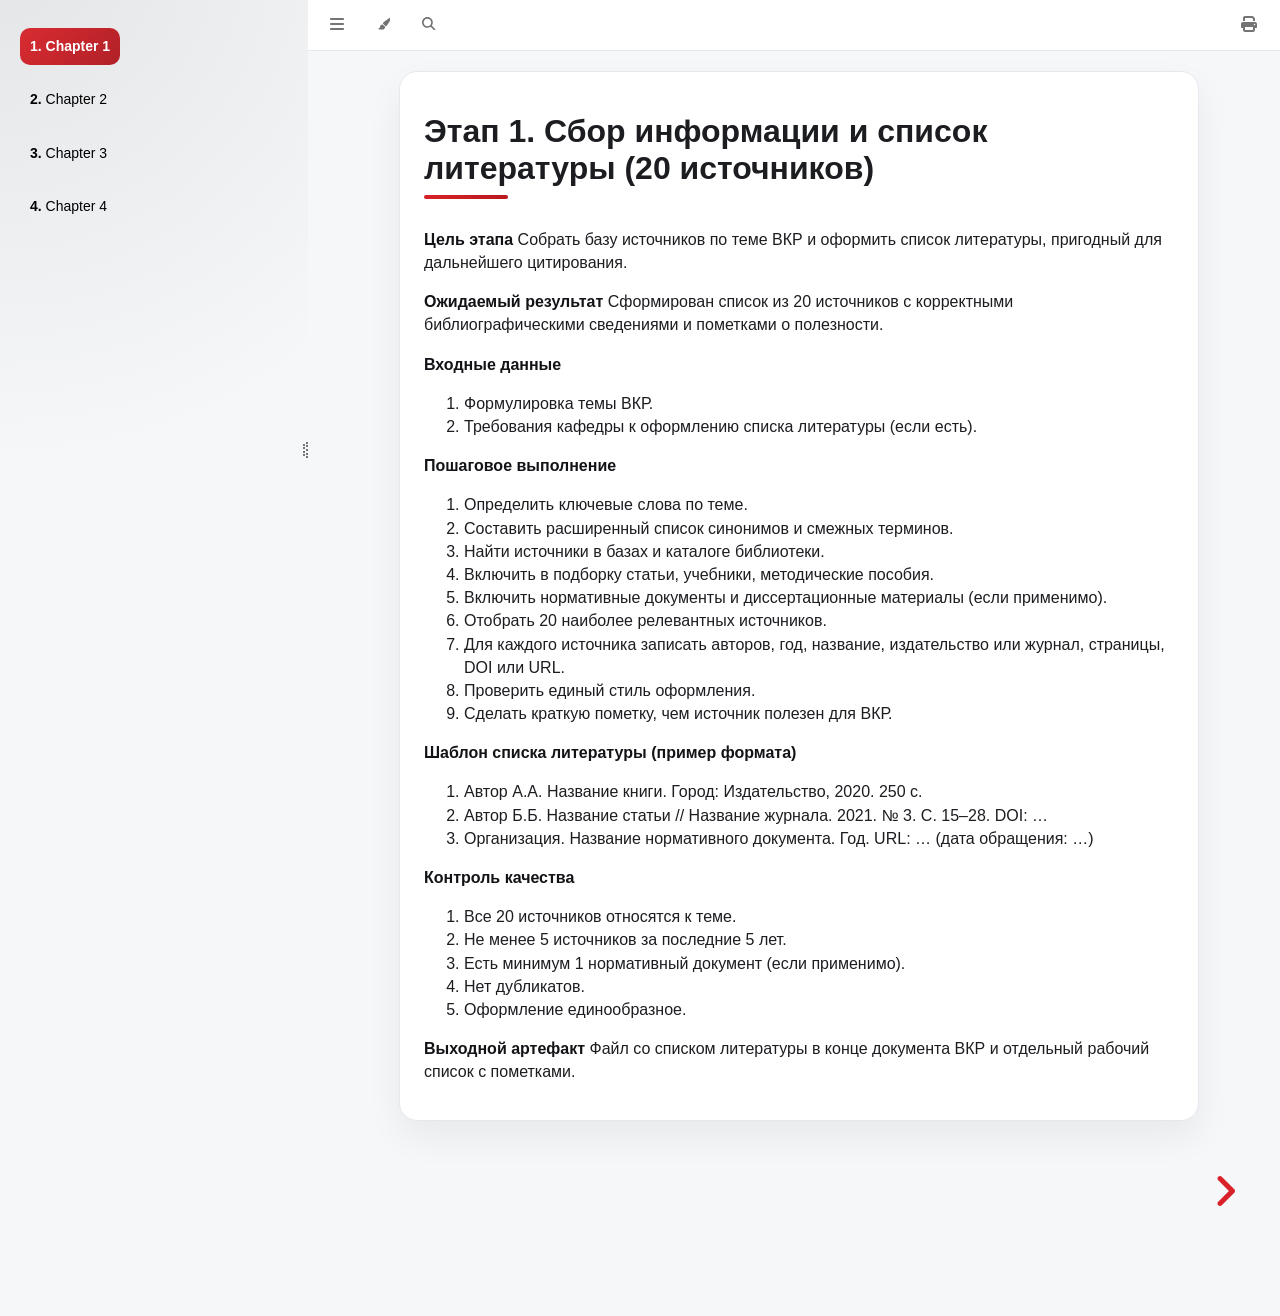
==== commit 1e775d6b: "Update frontEnd" ====
--- a/book/index.html
+++ b/book/index.html
@@ -28,7 +28,7 @@
         <link rel="stylesheet" id="mdbook-ayu-highlight-css" href="ayu-highlight-3fdfc3ac.css">
 
         <!-- Custom theme stylesheets -->
-        <link rel="stylesheet" href="theme/synergy-fc61687e.css">
+        <link rel="stylesheet" href="theme/synergy-a5e33fff.css">
 
 
         <!-- Provide site root and default themes to javascript -->
--- a/book/theme/synergy-a5e33fff.css
+++ b/book/theme/synergy-a5e33fff.css
@@ -0,0 +1,175 @@
+:root {
+  --synergy-red: #d82128;
+  --synergy-red-dark: #b91920;
+  --synergy-black: #101010;
+  --synergy-text: #1c1d21;
+  --synergy-bg: #f6f7f9;
+  --synergy-surface: #ffffff;
+  --synergy-border: #e6e8ee;
+}
+
+html.light {
+  --bg: var(--synergy-bg);
+  --fg: var(--synergy-text);
+  --sidebar-bg: linear-gradient(180deg, #15161a 0%, #0f1013 100%);
+  --sidebar-fg: #efefef;
+  --sidebar-active: #ffffff;
+  --sidebar-non-existant: #8b8e97;
+  --links: var(--synergy-red);
+  --inline-code-color: #a71b20;
+  --table-border-color: var(--synergy-border);
+  --searchbar-border-color: #d0d3dc;
+  --searchbar-bg: #ffffff;
+  --searchbar-fg: #1d1f23;
+  --searchbar-shadow-color: rgba(16, 16, 16, 0.08);
+  --searchresults-header-fg: #6c727f;
+  --searchresults-border-color: #e5e7ee;
+  --searchresults-li-bg: #ffffff;
+  --search-mark-bg: #ffe89a;
+}
+
+html,
+body {
+  font-family: "Montserrat", "Segoe UI", sans-serif;
+  color: var(--synergy-text);
+}
+
+#mdbook-body-container {
+  background:
+    radial-gradient(circle at 100% 0, rgba(216, 33, 40, 0.1), transparent 42%),
+    radial-gradient(circle at 0 0, rgba(16, 16, 16, 0.08), transparent 28%),
+    var(--synergy-bg);
+}
+
+#mdbook-menu-bar {
+  border-bottom: 1px solid var(--synergy-border);
+  background: rgba(255, 255, 255, 0.92);
+  backdrop-filter: blur(6px);
+}
+
+#mdbook-menu-bar .icon-button {
+  border-radius: 8px;
+}
+
+#mdbook-menu-bar .icon-button:hover {
+  background: rgba(216, 33, 40, 0.12);
+}
+
+.menu-title {
+  font-weight: 700;
+  letter-spacing: 0.02em;
+  color: var(--synergy-black);
+}
+
+#mdbook-sidebar {
+  border-right: 1px solid rgba(255, 255, 255, 0.08);
+}
+
+.chapter li.part-title {
+  color: #000000;
+  font-weight: 700;
+  text-transform: uppercase;
+  letter-spacing: 0.05em;
+  font-size: 0.75rem;
+}
+
+.chapter li a {
+  color: #000000;
+  border-radius: 10px;
+  margin: 4px 10px;
+  padding: 8px 10px;
+  transition: background-color 0.2s ease, color 0.2s ease;
+}
+
+.chapter li a:hover {
+  color: #7a7a7a;
+  background: rgba(255, 255, 255, 0.1);
+}
+
+.chapter li a.active {
+  background: linear-gradient(135deg, rgba(216, 33, 40, 0.95), rgba(173, 22, 28, 0.95));
+  color: #fff;
+  font-weight: 700;
+}
+
+#mdbook-content {
+  max-width: 2940px;
+  margin: 0 auto;
+  width: 100%;
+}
+
+.content main {
+  background: var(--synergy-surface);
+  border: 1px solid var(--synergy-border);
+  border-radius: 18px;
+  margin-top: 20px;
+  padding: 2rem 2.4rem;
+  box-shadow: 0 16px 36px rgba(14, 16, 18, 0.06);
+}
+
+.content h1,
+.content h2,
+.content h3 {
+  color: var(--synergy-black);
+  font-weight: 800;
+}
+
+.content h1 {
+  position: relative;
+  padding-bottom: 0.7rem;
+}
+
+.content h1::after {
+  content: "";
+  display: block;
+  width: 84px;
+  height: 4px;
+  margin-top: 0.8rem;
+  border-radius: 999px;
+  background: linear-gradient(90deg, var(--synergy-red), var(--synergy-red-dark));
+}
+
+.content a {
+  text-decoration-thickness: 2px;
+  text-underline-offset: 2px;
+}
+
+.content strong {
+  color: #121317;
+}
+
+.content :not(pre) > code {
+  border: 1px solid #f0c2c4;
+  background: #fff3f4;
+  border-radius: 6px;
+  padding: 0.1em 0.35em;
+}
+
+.content blockquote {
+  border-left: 4px solid var(--synergy-red);
+  background: #fff7f7;
+  border-radius: 0 12px 12px 0;
+  padding: 0.9rem 1rem;
+}
+
+.content table thead {
+  background: #f9eaeb;
+}
+
+.nav-chapters {
+  background: transparent;
+  color: var(--synergy-red);
+  border-radius: 999px;
+}
+
+.nav-chapters:hover {
+  background: transparent;
+  color: #7a7a7a;
+}
+
+@media (max-width: 900px) {
+  .content main {
+    border-radius: 12px;
+    padding: 1.2rem 1rem;
+  }
+}
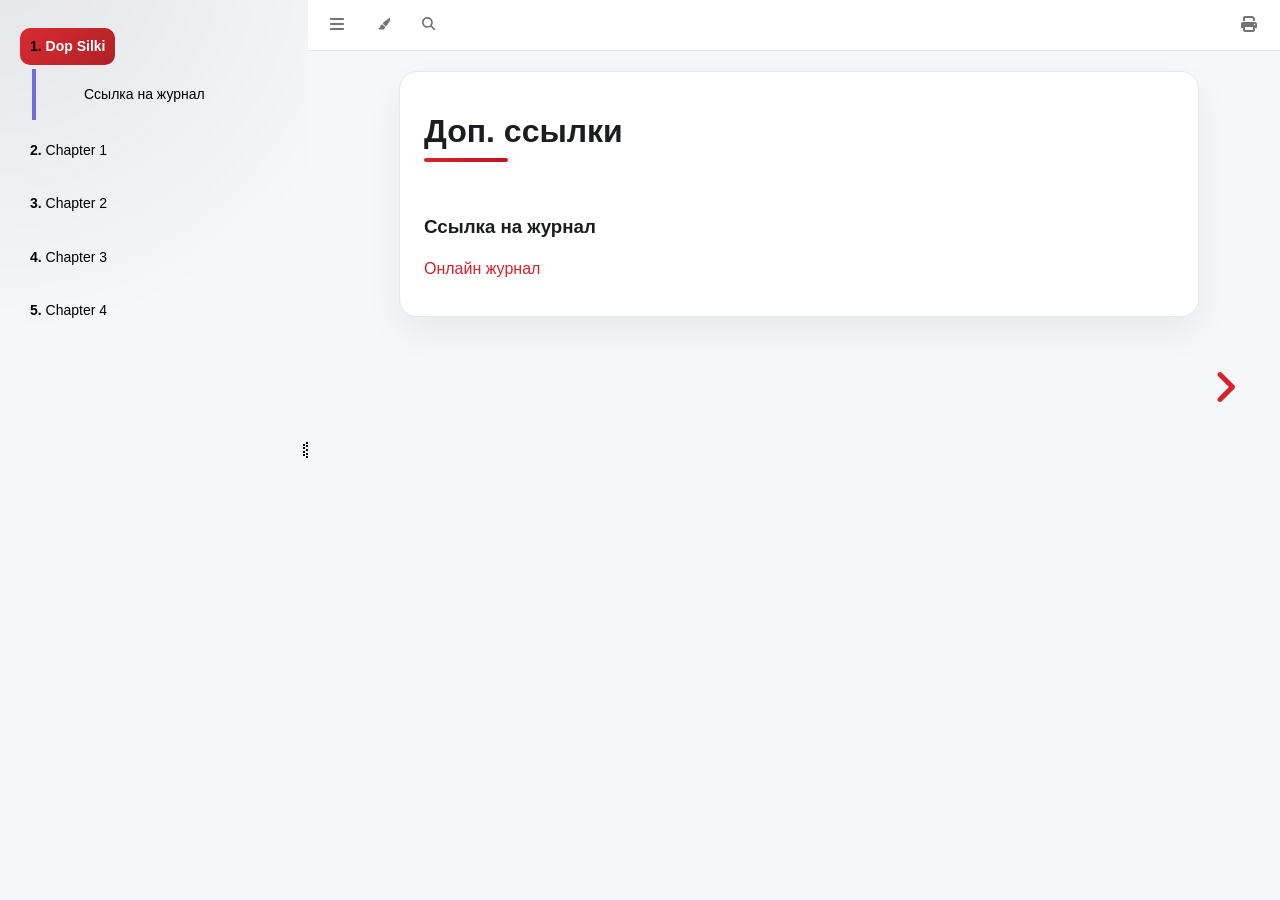
==== commit a54290b6: "Projects for getting information for writting VKR" ====
--- a/book/index.html
+++ b/book/index.html
@@ -3,7 +3,7 @@
     <head>
         <!-- Book generated using mdBook -->
         <meta charset="UTF-8">
-        <title>Chapter 1</title>
+        <title>Dop Silki</title>
 
 
         <!-- Custom HTML head -->
@@ -28,7 +28,7 @@
         <link rel="stylesheet" id="mdbook-ayu-highlight-css" href="ayu-highlight-3fdfc3ac.css">
 
         <!-- Custom theme stylesheets -->
-        <link rel="stylesheet" href="theme/synergy-a5e33fff.css">
+        <link rel="stylesheet" href="theme/synergy-d7d14b0d.css">
 
 
         <!-- Provide site root and default themes to javascript -->
@@ -36,10 +36,10 @@
             const path_to_root = "";
             const default_light_theme = "light";
             const default_dark_theme = "light";
-            window.path_to_searchindex_js = "searchindex-93237856.js";
+            window.path_to_searchindex_js = "searchindex-5b0dacae.js";
         </script>
         <!-- Start loading toc.js asap -->
-        <script src="toc-255c5cd4.js"></script>
+        <script src="toc-5ee67506.js"></script>
     </head>
     <body>
     <div id="mdbook-help-container">
@@ -175,51 +175,16 @@
 
                 <div id="mdbook-content" class="content">
                     <main>
-                        <h1 id="этап-1-сбор-информации-и-список-литературы-20-источников"><a class="header" href="#этап-1-сбор-информации-и-список-литературы-20-источников">Этап 1. Сбор информации и список литературы (20 источников)</a></h1>
-<p><strong>Цель этапа</strong>
-Собрать базу источников по теме ВКР и оформить список литературы, пригодный для дальнейшего цитирования.</p>
-<p><strong>Ожидаемый результат</strong>
-Сформирован список из 20 источников с корректными библиографическими сведениями и пометками о полезности.</p>
-<p><strong>Входные данные</strong></p>
-<ol>
-<li>Формулировка темы ВКР.</li>
-<li>Требования кафедры к оформлению списка литературы (если есть).</li>
-</ol>
-<p><strong>Пошаговое выполнение</strong></p>
-<ol>
-<li>Определить ключевые слова по теме.</li>
-<li>Составить расширенный список синонимов и смежных терминов.</li>
-<li>Найти источники в базах и каталоге библиотеки.</li>
-<li>Включить в подборку статьи, учебники, методические пособия.</li>
-<li>Включить нормативные документы и диссертационные материалы (если применимо).</li>
-<li>Отобрать 20 наиболее релевантных источников.</li>
-<li>Для каждого источника записать авторов, год, название, издательство или журнал, страницы, DOI или URL.</li>
-<li>Проверить единый стиль оформления.</li>
-<li>Сделать краткую пометку, чем источник полезен для ВКР.</li>
-</ol>
-<p><strong>Шаблон списка литературы (пример формата)</strong></p>
-<ol>
-<li>Автор А.А. Название книги. Город: Издательство, 2020. 250 с.</li>
-<li>Автор Б.Б. Название статьи // Название журнала. 2021. № 3. С. 15–28. DOI: …</li>
-<li>Организация. Название нормативного документа. Год. URL: … (дата обращения: …)</li>
-</ol>
-<p><strong>Контроль качества</strong></p>
-<ol>
-<li>Все 20 источников относятся к теме.</li>
-<li>Не менее 5 источников за последние 5 лет.</li>
-<li>Есть минимум 1 нормативный документ (если применимо).</li>
-<li>Нет дубликатов.</li>
-<li>Оформление единообразное.</li>
-</ol>
-<p><strong>Выходной артефакт</strong>
-Файл со списком литературы в конце документа ВКР и отдельный рабочий список с пометками.</p>
+                        <h1 id="доп-ссылки"><a class="header" href="#доп-ссылки">Доп. ссылки</a></h1>
+<h3 id="ссылка-на-журнал"><a class="header" href="#ссылка-на-журнал">Ссылка на журнал</a></h3>
+<p><a href="https://docs.google.com/spreadsheets/d/1aPRM2qhcHnJG9p5KGeY5XMHm637Vf0k8hbpexDTQLk0/edit?usp=sharing">Онлайн журнал</a></p>
 
                     </main>
 
                     <nav class="nav-wrapper" aria-label="Page navigation">
                         <!-- Mobile navigation buttons -->
 
-                            <a rel="next prefetch" href="etap_2.html" class="mobile-nav-chapters next" title="Next chapter" aria-label="Next chapter" aria-keyshortcuts="Right">
+                            <a rel="next prefetch" href="etap_1.html" class="mobile-nav-chapters next" title="Next chapter" aria-label="Next chapter" aria-keyshortcuts="Right">
                                 <span class=fa-svg><svg xmlns="http://www.w3.org/2000/svg" viewBox="0 0 320 512"><!--! Font Awesome Free 6.2.0 by @fontawesome - https://fontawesome.com License - https://fontawesome.com/license/free (Icons: CC BY 4.0, Fonts: SIL OFL 1.1, Code: MIT License) Copyright 2022 Fonticons, Inc. --><path d="M278.6 233.4c12.5 12.5 12.5 32.8 0 45.3l-160 160c-12.5 12.5-32.8 12.5-45.3 0s-12.5-32.8 0-45.3L210.7 256 73.4 118.6c-12.5-12.5-12.5-32.8 0-45.3s32.8-12.5 45.3 0l160 160z"/></svg></span>
                             </a>
 
@@ -230,7 +195,7 @@
 
             <nav class="nav-wide-wrapper" aria-label="Page navigation">
 
-                    <a rel="next prefetch" href="etap_2.html" class="nav-chapters next" title="Next chapter" aria-label="Next chapter" aria-keyshortcuts="Right">
+                    <a rel="next prefetch" href="etap_1.html" class="nav-chapters next" title="Next chapter" aria-label="Next chapter" aria-keyshortcuts="Right">
                         <span class=fa-svg><svg xmlns="http://www.w3.org/2000/svg" viewBox="0 0 320 512"><!--! Font Awesome Free 6.2.0 by @fontawesome - https://fontawesome.com License - https://fontawesome.com/license/free (Icons: CC BY 4.0, Fonts: SIL OFL 1.1, Code: MIT License) Copyright 2022 Fonticons, Inc. --><path d="M278.6 233.4c12.5 12.5 12.5 32.8 0 45.3l-160 160c-12.5 12.5-32.8 12.5-45.3 0s-12.5-32.8 0-45.3L210.7 256 73.4 118.6c-12.5-12.5-12.5-32.8 0-45.3s32.8-12.5 45.3 0l160 160z"/></svg></span>
                     </a>
             </nav>
@@ -243,6 +208,22 @@
         <template id=fa-play><span class=fa-svg><svg xmlns="http://www.w3.org/2000/svg" viewBox="0 0 384 512"><!--! Font Awesome Free 6.2.0 by @fontawesome - https://fontawesome.com License - https://fontawesome.com/license/free (Icons: CC BY 4.0, Fonts: SIL OFL 1.1, Code: MIT License) Copyright 2022 Fonticons, Inc. --><path d="M73 39c-14.8-9.1-33.4-9.4-48.5-.9S0 62.6 0 80V432c0 17.4 9.4 33.4 24.5 41.9s33.7 8.1 48.5-.9L361 297c14.3-8.7 23-24.2 23-41s-8.7-32.2-23-41L73 39z"/></svg></span></template>
         <template id=fa-clock-rotate-left><span class=fa-svg><svg xmlns="http://www.w3.org/2000/svg" viewBox="0 0 512 512"><!--! Font Awesome Free 6.2.0 by @fontawesome - https://fontawesome.com License - https://fontawesome.com/license/free (Icons: CC BY 4.0, Fonts: SIL OFL 1.1, Code: MIT License) Copyright 2022 Fonticons, Inc. --><path d="M75 75L41 41C25.9 25.9 0 36.6 0 57.9V168c0 13.3 10.7 24 24 24H134.1c21.4 0 32.1-25.9 17-41l-30.8-30.8C155 85.5 203 64 256 64c106 0 192 86 192 192s-86 192-192 192c-40.8 0-78.6-12.7-109.7-34.4c-14.5-10.1-34.4-6.6-44.6 7.9s-6.6 34.4 7.9 44.6C151.2 495 201.7 512 256 512c141.4 0 256-114.6 256-256S397.4 0 256 0C185.3 0 121.3 28.7 75 75zm181 53c-13.3 0-24 10.7-24 24V256c0 6.4 2.5 12.5 7 17l72 72c9.4 9.4 24.6 9.4 33.9 0s9.4-24.6 0-33.9l-65-65V152c0-13.3-10.7-24-24-24z"/></svg></span></template>
 
+        <!-- Livereload script (if served using the cli tool) -->
+        <script>
+            const wsProtocol = location.protocol === 'https:' ? 'wss:' : 'ws:';
+            const wsAddress = wsProtocol + "//" + location.host + "/" + "__livereload";
+            const socket = new WebSocket(wsAddress);
+            socket.onmessage = function (event) {
+                if (event.data === "reload") {
+                    socket.close();
+                    location.reload();
+                }
+            };
+
+            window.onbeforeunload = function() {
+                socket.close();
+            }
+        </script>
 
 
         <script>
--- a/book/theme/synergy-d7d14b0d.css
+++ b/book/theme/synergy-d7d14b0d.css
@@ -0,0 +1,184 @@
+:root {
+  --synergy-red: #d82128;
+  --synergy-red-dark: #b91920;
+  --synergy-black: #101010;
+  --synergy-text: #1c1d21;
+  --synergy-bg: #f6f7f9;
+  --synergy-surface: #ffffff;
+  --synergy-border: #e6e8ee;
+}
+
+html.light {
+  --bg: var(--synergy-bg);
+  --fg: var(--synergy-text);
+  --sidebar-bg: linear-gradient(180deg, #15161a 0%, #0f1013 100%);
+  --sidebar-fg: #efefef;
+  --sidebar-active: #ffffff;
+  --sidebar-non-existant: #8b8e97;
+  --links: var(--synergy-red);
+  --inline-code-color: #a71b20;
+  --table-border-color: var(--synergy-border);
+  --searchbar-border-color: #d0d3dc;
+  --searchbar-bg: #ffffff;
+  --searchbar-fg: #1d1f23;
+  --searchbar-shadow-color: rgba(16, 16, 16, 0.08);
+  --searchresults-header-fg: #6c727f;
+  --searchresults-border-color: #e5e7ee;
+  --searchresults-li-bg: #ffffff;
+  --search-mark-bg: #ffe89a;
+}
+
+html,
+body {
+  font-family: "Montserrat", "Segoe UI", sans-serif;
+  color: var(--synergy-text);
+}
+
+#mdbook-body-container {
+  background:
+    radial-gradient(circle at 100% 0, rgba(216, 33, 40, 0.1), transparent 42%),
+    radial-gradient(circle at 0 0, rgba(16, 16, 16, 0.08), transparent 28%),
+    var(--synergy-bg);
+}
+
+#mdbook-menu-bar {
+  border-bottom: 1px solid var(--synergy-border);
+  background: rgba(255, 255, 255, 0.92);
+  backdrop-filter: blur(6px);
+}
+
+#mdbook-menu-bar .icon-button {
+  border-radius: 8px;
+}
+
+#mdbook-menu-bar .icon-button:hover {
+  background: rgba(216, 33, 40, 0.12);
+}
+
+.menu-title {
+  font-weight: 700;
+  letter-spacing: 0.02em;
+  color: var(--synergy-black);
+}
+
+#mdbook-sidebar {
+  border-right: 1px solid rgba(255, 255, 255, 0.08);
+}
+
+#mdbook-sidebar,
+#mdbook-sidebar * {
+  color: #000000;
+}
+
+.chapter li.part-title {
+  color: #000000;
+  font-weight: 700;
+  text-transform: uppercase;
+  letter-spacing: 0.05em;
+  font-size: 0.75rem;
+}
+
+.chapter li a {
+  color: #000000;
+  border-radius: 10px;
+  margin: 4px 10px;
+  padding: 8px 10px;
+  transition: background-color 0.2s ease, color 0.2s ease;
+}
+
+.chapter li a:hover {
+  color: #7a7a7a;
+  background: rgba(255, 255, 255, 0.1);
+}
+
+.chapter li a.active {
+  background: linear-gradient(135deg, rgba(216, 33, 40, 0.95), rgba(173, 22, 28, 0.95));
+  color: #fff;
+  font-weight: 700;
+}
+
+#mdbook-sidebar .chapter li a.active {
+  color: #ffffff;
+}
+
+#mdbook-content {
+  max-width: 2940px;
+  margin: 0 auto;
+  width: 100%;
+}
+
+.content main {
+  background: var(--synergy-surface);
+  border: 1px solid var(--synergy-border);
+  border-radius: 18px;
+  margin-top: 20px;
+  padding: 2rem 2.4rem;
+  box-shadow: 0 16px 36px rgba(14, 16, 18, 0.06);
+}
+
+.content h1,
+.content h2,
+.content h3 {
+  color: var(--synergy-black);
+  font-weight: 800;
+}
+
+.content h1 {
+  position: relative;
+  padding-bottom: 0.7rem;
+}
+
+.content h1::after {
+  content: "";
+  display: block;
+  width: 84px;
+  height: 4px;
+  margin-top: 0.8rem;
+  border-radius: 999px;
+  background: linear-gradient(90deg, var(--synergy-red), var(--synergy-red-dark));
+}
+
+.content a {
+  text-decoration-thickness: 2px;
+  text-underline-offset: 2px;
+}
+
+.content strong {
+  color: #121317;
+}
+
+.content :not(pre) > code {
+  border: 1px solid #f0c2c4;
+  background: #fff3f4;
+  border-radius: 6px;
+  padding: 0.1em 0.35em;
+}
+
+.content blockquote {
+  border-left: 4px solid var(--synergy-red);
+  background: #fff7f7;
+  border-radius: 0 12px 12px 0;
+  padding: 0.9rem 1rem;
+}
+
+.content table thead {
+  background: #f9eaeb;
+}
+
+.nav-chapters {
+  background: transparent;
+  color: var(--synergy-red);
+  border-radius: 999px;
+}
+
+.nav-chapters:hover {
+  background: transparent;
+  color: #7a7a7a;
+}
+
+@media (max-width: 900px) {
+  .content main {
+    border-radius: 12px;
+    padding: 1.2rem 1rem;
+  }
+}
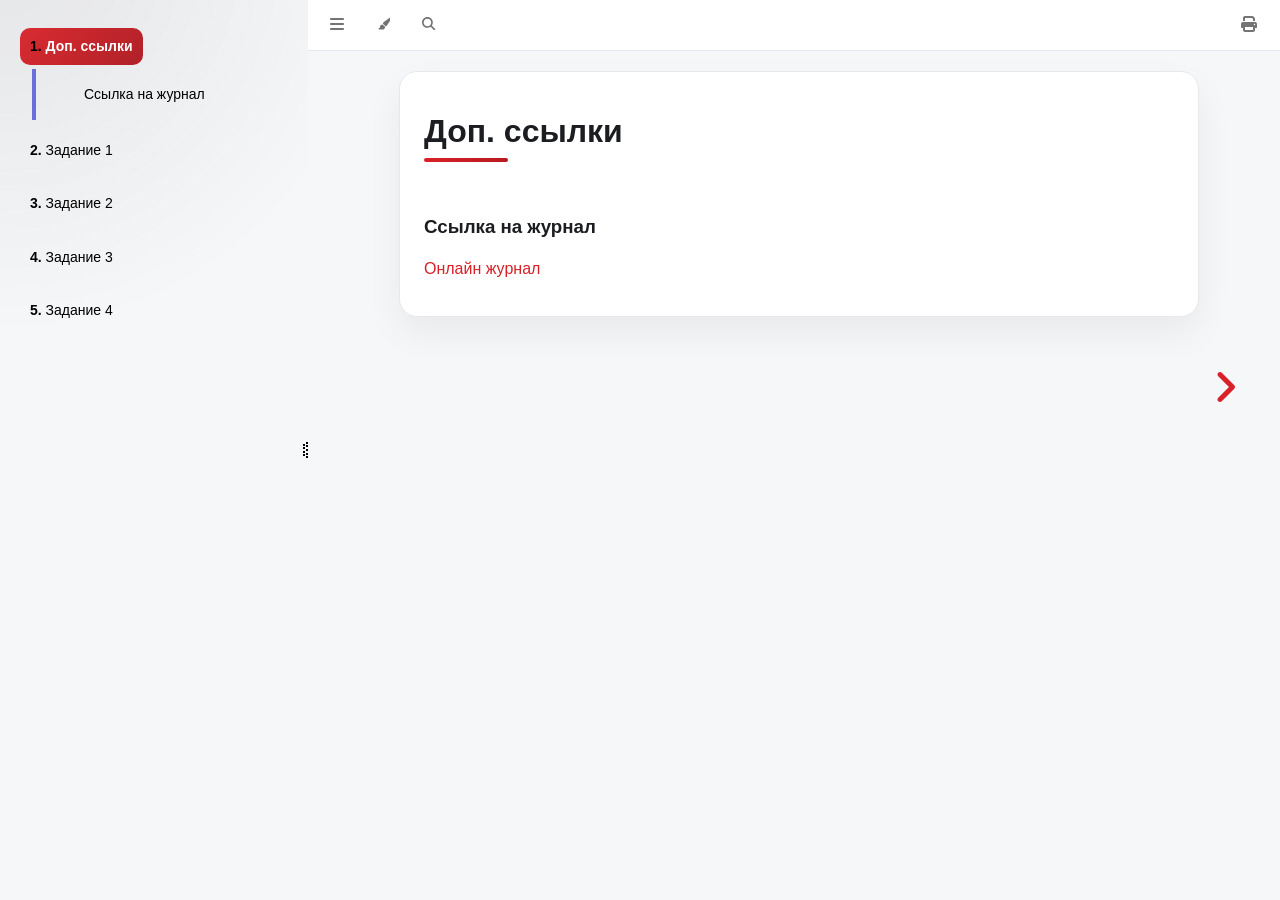
==== commit a15f7f08: "Update data from project" ====
--- a/book/index.html
+++ b/book/index.html
@@ -3,7 +3,7 @@
     <head>
         <!-- Book generated using mdBook -->
         <meta charset="UTF-8">
-        <title>Dop Silki</title>
+        <title>Доп. ссылки</title>
 
 
         <!-- Custom HTML head -->
@@ -36,10 +36,10 @@
             const path_to_root = "";
             const default_light_theme = "light";
             const default_dark_theme = "light";
-            window.path_to_searchindex_js = "searchindex-5b0dacae.js";
+            window.path_to_searchindex_js = "searchindex-cbb8f4ca.js";
         </script>
         <!-- Start loading toc.js asap -->
-        <script src="toc-5ee67506.js"></script>
+        <script src="toc-33ef7303.js"></script>
     </head>
     <body>
     <div id="mdbook-help-container">
@@ -208,22 +208,6 @@
         <template id=fa-play><span class=fa-svg><svg xmlns="http://www.w3.org/2000/svg" viewBox="0 0 384 512"><!--! Font Awesome Free 6.2.0 by @fontawesome - https://fontawesome.com License - https://fontawesome.com/license/free (Icons: CC BY 4.0, Fonts: SIL OFL 1.1, Code: MIT License) Copyright 2022 Fonticons, Inc. --><path d="M73 39c-14.8-9.1-33.4-9.4-48.5-.9S0 62.6 0 80V432c0 17.4 9.4 33.4 24.5 41.9s33.7 8.1 48.5-.9L361 297c14.3-8.7 23-24.2 23-41s-8.7-32.2-23-41L73 39z"/></svg></span></template>
         <template id=fa-clock-rotate-left><span class=fa-svg><svg xmlns="http://www.w3.org/2000/svg" viewBox="0 0 512 512"><!--! Font Awesome Free 6.2.0 by @fontawesome - https://fontawesome.com License - https://fontawesome.com/license/free (Icons: CC BY 4.0, Fonts: SIL OFL 1.1, Code: MIT License) Copyright 2022 Fonticons, Inc. --><path d="M75 75L41 41C25.9 25.9 0 36.6 0 57.9V168c0 13.3 10.7 24 24 24H134.1c21.4 0 32.1-25.9 17-41l-30.8-30.8C155 85.5 203 64 256 64c106 0 192 86 192 192s-86 192-192 192c-40.8 0-78.6-12.7-109.7-34.4c-14.5-10.1-34.4-6.6-44.6 7.9s-6.6 34.4 7.9 44.6C151.2 495 201.7 512 256 512c141.4 0 256-114.6 256-256S397.4 0 256 0C185.3 0 121.3 28.7 75 75zm181 53c-13.3 0-24 10.7-24 24V256c0 6.4 2.5 12.5 7 17l72 72c9.4 9.4 24.6 9.4 33.9 0s9.4-24.6 0-33.9l-65-65V152c0-13.3-10.7-24-24-24z"/></svg></span></template>
 
-        <!-- Livereload script (if served using the cli tool) -->
-        <script>
-            const wsProtocol = location.protocol === 'https:' ? 'wss:' : 'ws:';
-            const wsAddress = wsProtocol + "//" + location.host + "/" + "__livereload";
-            const socket = new WebSocket(wsAddress);
-            socket.onmessage = function (event) {
-                if (event.data === "reload") {
-                    socket.close();
-                    location.reload();
-                }
-            };
-
-            window.onbeforeunload = function() {
-                socket.close();
-            }
-        </script>
 
 
         <script>
